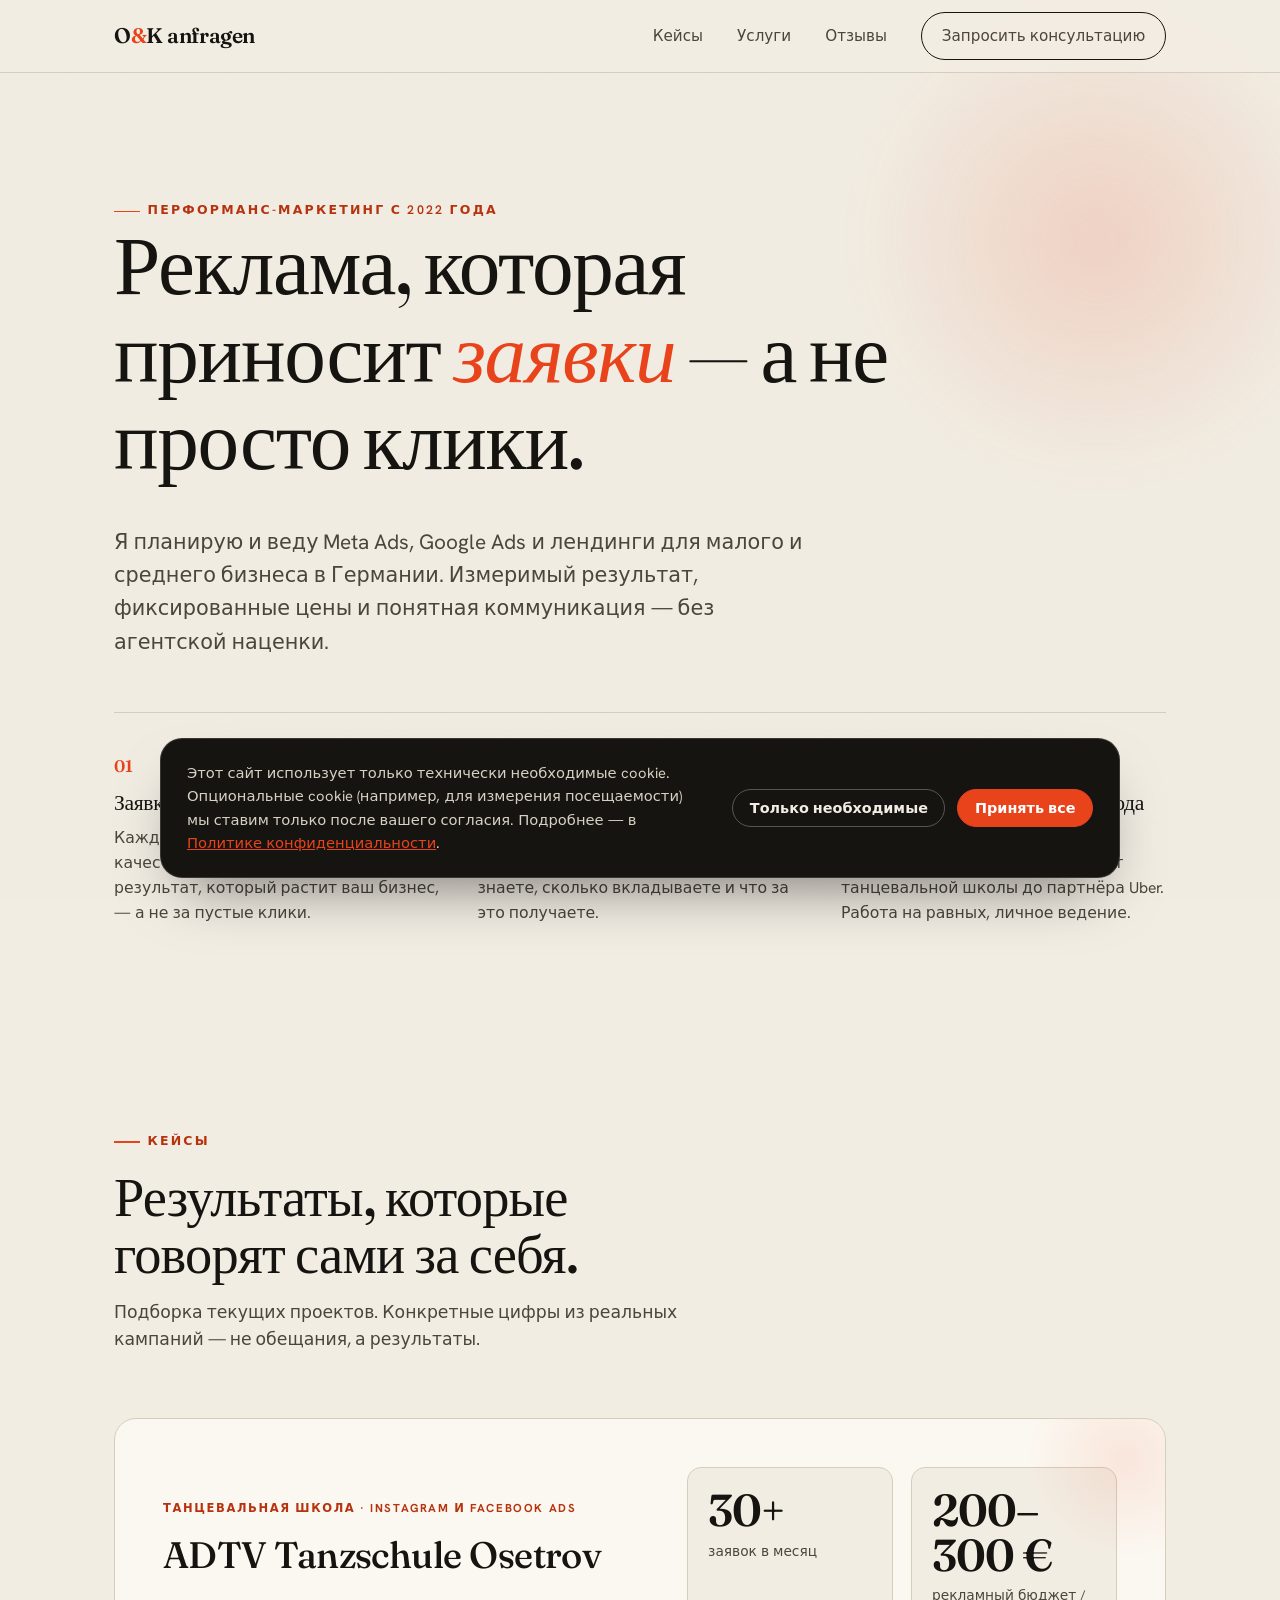
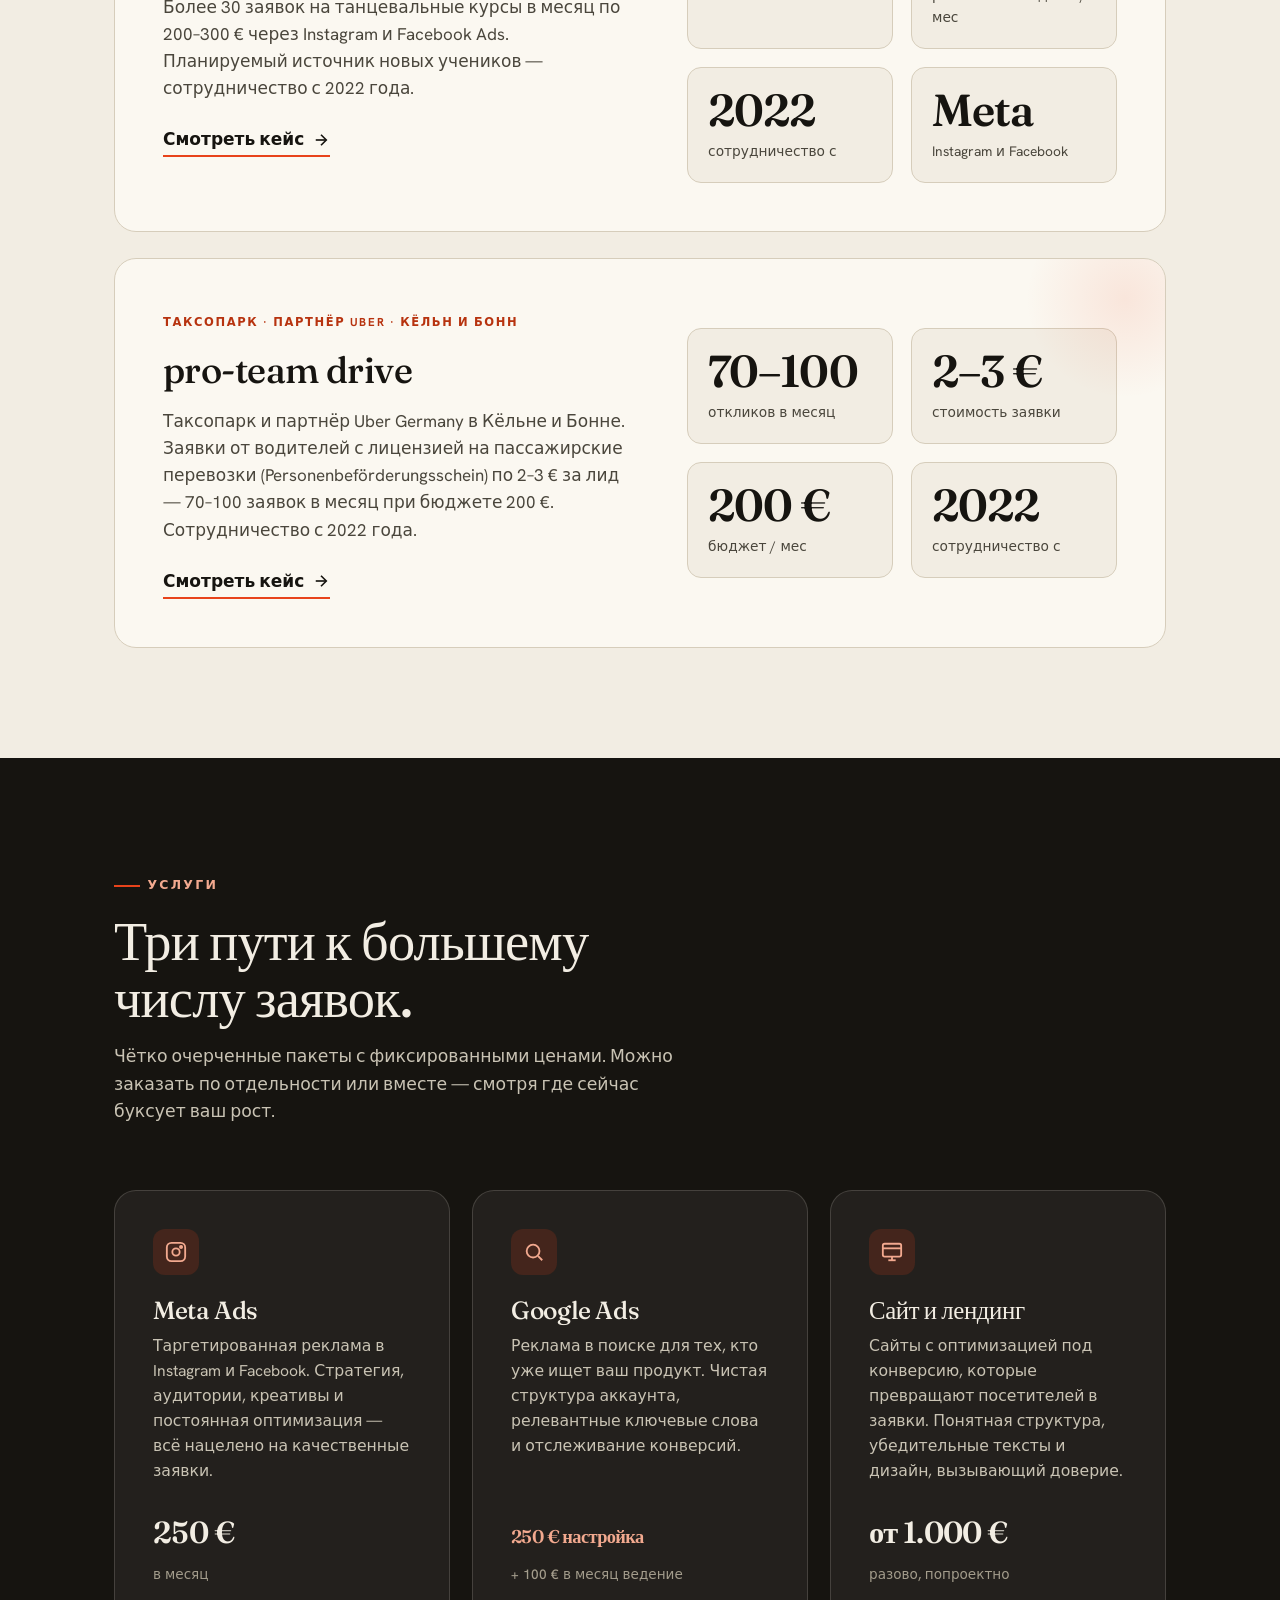
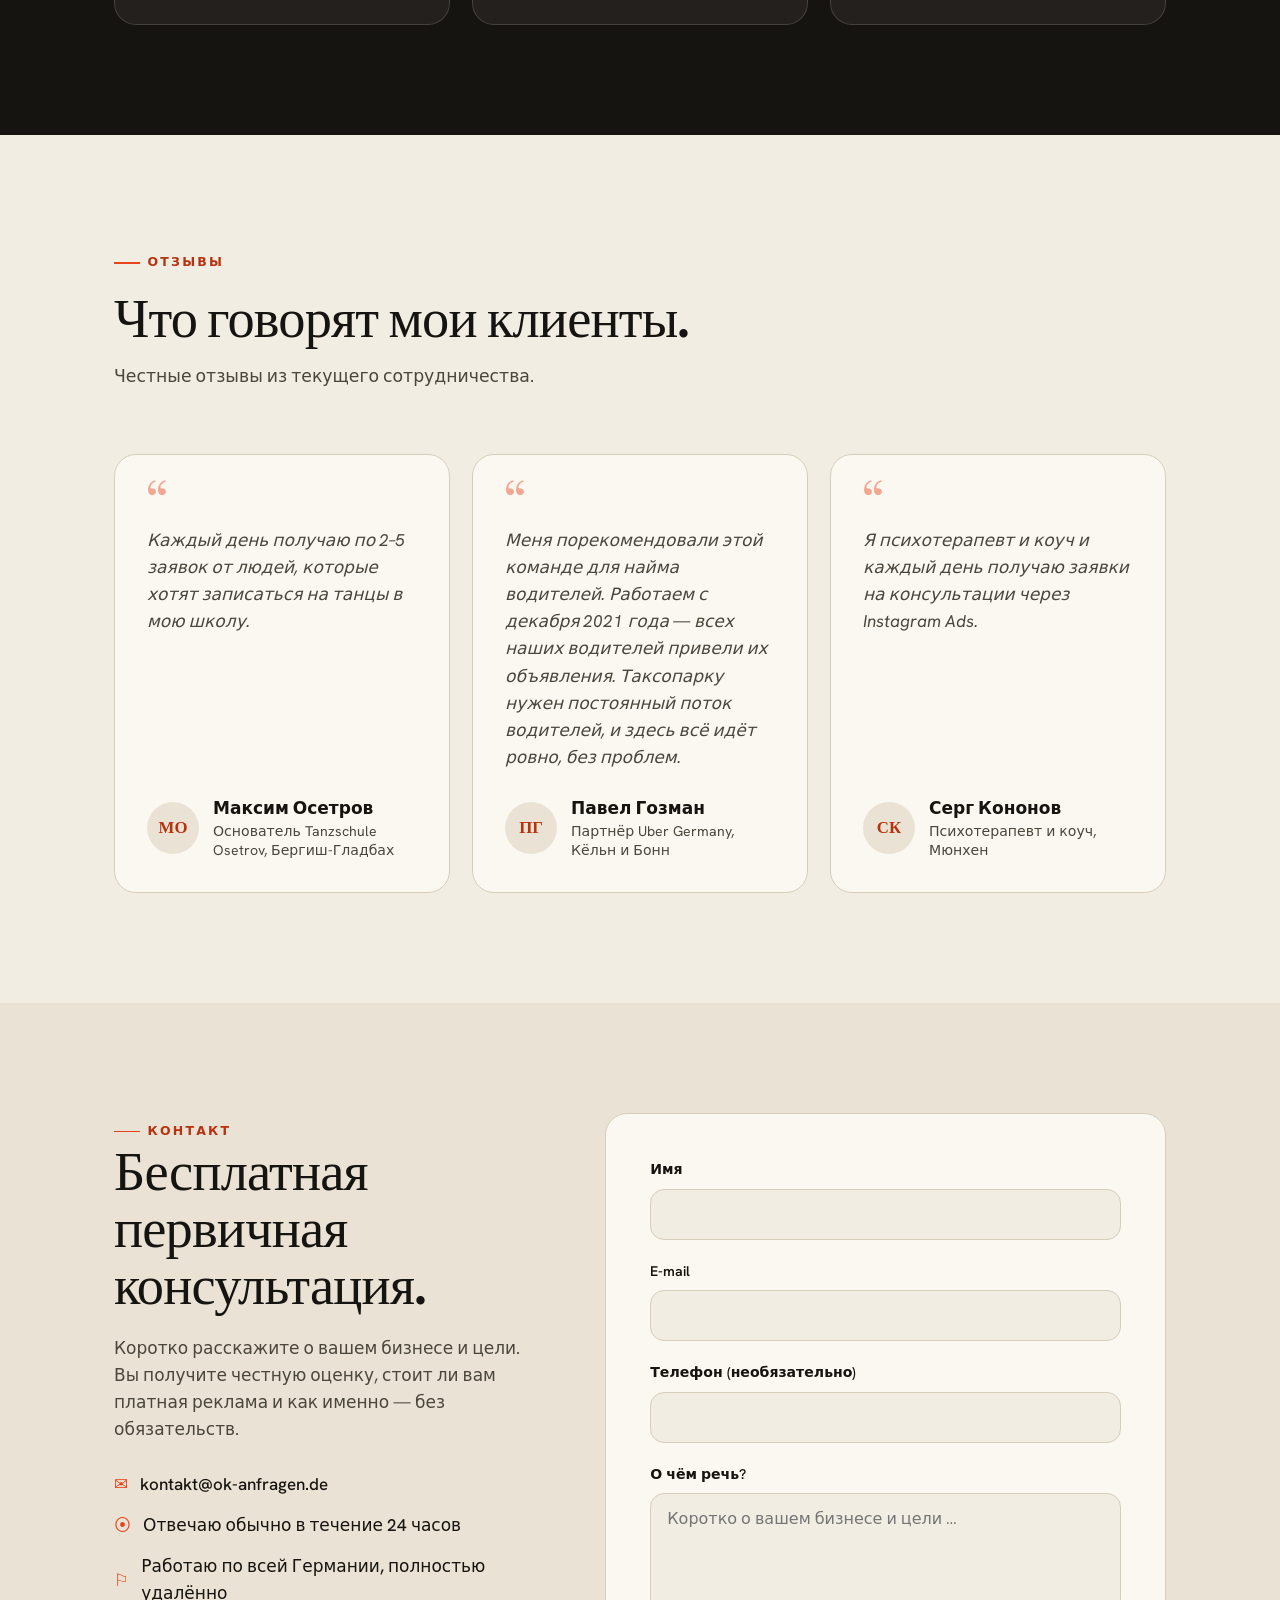
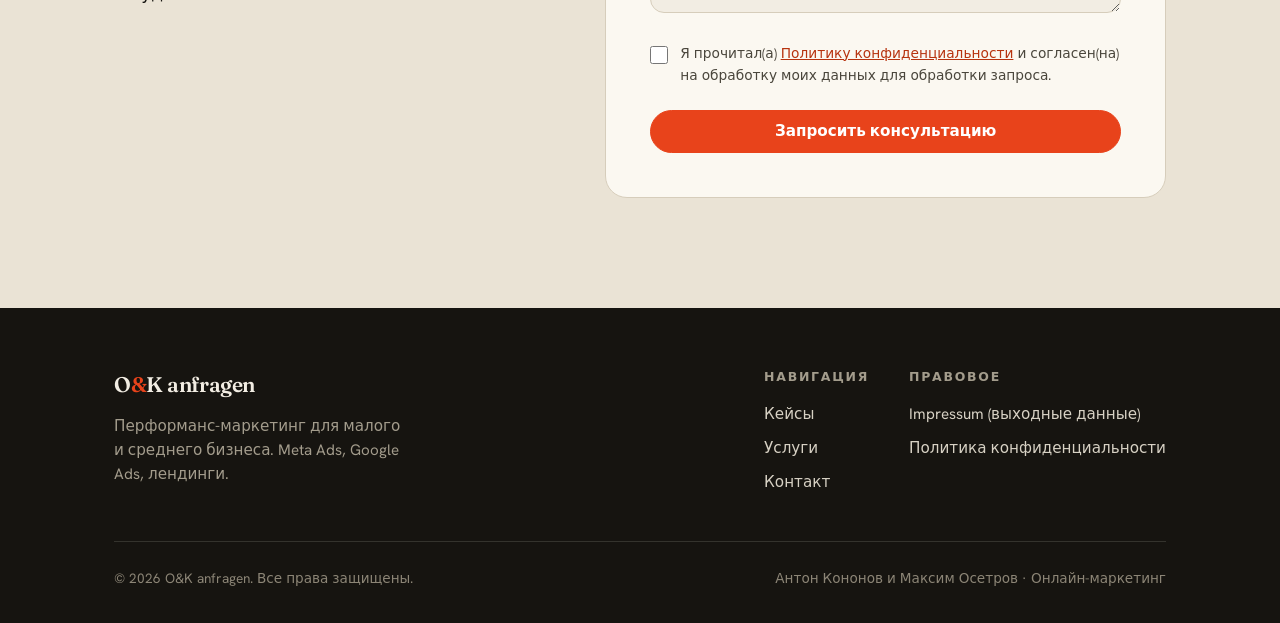
==== index.html @ 574269aa "Add files via upload" ====
<!DOCTYPE html>
<html lang="ru">
<head>
  <meta charset="UTF-8" />
  <meta name="viewport" content="width=device-width, initial-scale=1.0" />
  <title>O&amp;K anfragen — перформанс-маркетинг, который приносит заявки</title>
  <meta name="description" content="Meta Ads, Google Ads и лендинги для малого и среднего бизнеса в Германии. Измеримые заявки, фиксированные цены, постоянные клиенты с 2022 года." />
  <link rel="stylesheet" href="styles.css" />
</head>
<body>

  <!-- ===== Навигация ===== -->
  <header class="nav">
    <div class="wrap nav-inner">
      <a href="index.html" class="brand">O<span class="dot">&amp;</span>K anfragen</a>
      <nav class="nav-links">
        <a class="link" href="#referenzen">Кейсы</a>
        <a class="link" href="#leistungen">Услуги</a>
        <a class="link" href="#stimmen">Отзывы</a>
        <a class="link btn btn-ghost" href="#kontakt">Запросить консультацию</a>
      </nav>
      <button class="nav-toggle" aria-label="Открыть меню">
        <svg width="26" height="26" viewBox="0 0 24 24" fill="none" stroke="currentColor" stroke-width="2"><line x1="3" y1="7" x2="21" y2="7"/><line x1="3" y1="12" x2="21" y2="12"/><line x1="3" y1="17" x2="21" y2="17"/></svg>
      </button>
    </div>
  </header>

  <!-- ===== Первый экран ===== -->
  <section class="hero">
    <div class="hero-glow"></div>
    <div class="wrap">
      <span class="eyebrow reveal">Перформанс-маркетинг с 2022 года</span>
      <h1 class="reveal">Реклама, которая приносит <em>заявки</em> — а не просто клики.</h1>
      <p class="sub reveal">Я планирую и веду Meta Ads, Google Ads и лендинги для малого и среднего бизнеса в Германии. Измеримый результат, фиксированные цены и понятная коммуникация — без агентской наценки.</p>

      <div class="three-col reveal">
        <div class="col-item">
          <span class="num">01</span>
          <h3>Заявки, а не охваты</h3>
          <p>Каждая кампания оптимизируется под качественные заявки. Вы платите за результат, который растит ваш бизнес, — а не за пустые клики.</p>
        </div>
        <div class="col-item">
          <span class="num">02</span>
          <h3>Фиксированные, прозрачные цены</h3>
          <p>Понятные ежемесячные цены без скрытых расходов. Вы заранее точно знаете, сколько вкладываете и что за это получаете.</p>
        </div>
        <div class="col-item">
          <span class="num">03</span>
          <h3>Постоянные клиенты с 2022 года</h3>
          <p>Реальные кампании с подтверждаемыми цифрами — от танцевальной школы до партнёра Uber. Работа на равных, личное ведение.</p>
        </div>
      </div>
    </div>
  </section>

  <!-- ===== Кейсы ===== -->
  <section class="section" id="referenzen">
    <div class="wrap">
      <div class="section-head reveal">
        <span class="eyebrow">Кейсы</span>
        <h2>Результаты, которые говорят сами за себя.</h2>
        <p>Подборка текущих проектов. Конкретные цифры из реальных кампаний — не обещания, а результаты.</p>
      </div>

      <div class="cases">

        <!-- Кейс 1 -->
        <article class="case reveal">
          <div>
            <span class="case-tag">Танцевальная школа · Instagram и Facebook Ads</span>
            <h3>ADTV Tanzschule Osetrov</h3>
            <p>Более 30 заявок на танцевальные курсы в месяц по 200–300 € через Instagram и Facebook Ads. Планируемый источник новых учеников — сотрудничество с 2022 года.</p>
            <a class="case-link" href="case-osetrov.html">Смотреть кейс
              <svg width="18" height="18" viewBox="0 0 24 24" fill="none" stroke="currentColor" stroke-width="2.2"><line x1="5" y1="12" x2="19" y2="12"/><polyline points="12 5 19 12 12 19"/></svg>
            </a>
          </div>
          <div class="case-metrics">
            <div class="metric"><div class="big">30+</div><div class="lbl">заявок в месяц</div></div>
            <div class="metric"><div class="big">200–300&nbsp;€</div><div class="lbl">рекламный бюджет / мес</div></div>
            <div class="metric"><div class="big">2022</div><div class="lbl">сотрудничество с</div></div>
            <div class="metric"><div class="big">Meta</div><div class="lbl">Instagram и Facebook</div></div>
          </div>
        </article>

        <!-- Кейс 2 -->
        <article class="case reveal">
          <div>
            <span class="case-tag">Таксопарк · партнёр Uber · Кёльн и Бонн</span>
            <h3>pro-team drive</h3>
            <p>Таксопарк и партнёр Uber Germany в Кёльне и Бонне. Заявки от водителей с лицензией на пассажирские перевозки (Personenbeförderungsschein) по 2–3 € за лид — 70–100 заявок в месяц при бюджете 200 €. Сотрудничество с 2022 года.</p>
            <a class="case-link" href="case-pro-team-drive.html">Смотреть кейс
              <svg width="18" height="18" viewBox="0 0 24 24" fill="none" stroke="currentColor" stroke-width="2.2"><line x1="5" y1="12" x2="19" y2="12"/><polyline points="12 5 19 12 12 19"/></svg>
            </a>
          </div>
          <div class="case-metrics">
            <div class="metric"><div class="big">70–100</div><div class="lbl">откликов в месяц</div></div>
            <div class="metric"><div class="big">2–3&nbsp;€</div><div class="lbl">стоимость заявки</div></div>
            <div class="metric"><div class="big">200&nbsp;€</div><div class="lbl">бюджет / мес</div></div>
            <div class="metric"><div class="big">2022</div><div class="lbl">сотрудничество с</div></div>
          </div>
        </article>

      </div>
    </div>
  </section>

  <!-- ===== Услуги ===== -->
  <section class="section section-dark" id="leistungen">
    <div class="wrap">
      <div class="section-head reveal">
        <span class="eyebrow">Услуги</span>
        <h2>Три пути к большему числу заявок.</h2>
        <p>Чётко очерченные пакеты с фиксированными ценами. Можно заказать по отдельности или вместе — смотря где сейчас буксует ваш рост.</p>
      </div>

      <div class="services">

        <div class="service reveal">
          <div class="service-icon">
            <svg width="22" height="22" viewBox="0 0 24 24" fill="none" stroke="currentColor" stroke-width="2"><rect x="2" y="2" width="20" height="20" rx="5"/><circle cx="12" cy="12" r="4"/><circle cx="17.5" cy="6.5" r="1.2" fill="currentColor"/></svg>
          </div>
          <h3>Meta Ads</h3>
          <p class="desc">Таргетированная реклама в Instagram и Facebook. Стратегия, аудитории, креативы и постоянная оптимизация — всё нацелено на качественные заявки.</p>
          <div class="price">250&nbsp;€<small>в месяц</small></div>
        </div>

        <div class="service reveal">
          <div class="service-icon">
            <svg width="22" height="22" viewBox="0 0 24 24" fill="none" stroke="currentColor" stroke-width="2"><circle cx="11" cy="11" r="7"/><line x1="16.5" y1="16.5" x2="21" y2="21"/></svg>
          </div>
          <h3>Google Ads</h3>
          <p class="desc">Реклама в поиске для тех, кто уже ищет ваш продукт. Чистая структура аккаунта, релевантные ключевые слова и отслеживание конверсий.</p>
          <div class="price"><span class="split">250&nbsp;€ настройка</span><small>+ 100&nbsp;€ в месяц ведение</small></div>
        </div>

        <div class="service reveal">
          <div class="service-icon">
            <svg width="22" height="22" viewBox="0 0 24 24" fill="none" stroke="currentColor" stroke-width="2"><rect x="2" y="3" width="20" height="14" rx="2"/><line x1="2" y1="8" x2="22" y2="8"/><line x1="8" y1="21" x2="16" y2="21"/><line x1="12" y1="17" x2="12" y2="21"/></svg>
          </div>
          <h3>Сайт и лендинг</h3>
          <p class="desc">Сайты с оптимизацией под конверсию, которые превращают посетителей в заявки. Понятная структура, убедительные тексты и дизайн, вызывающий доверие.</p>
          <div class="price">от 1.000&nbsp;€<small>разово, попроектно</small></div>
        </div>

      </div>
    </div>
  </section>

  <!-- ===== Отзывы ===== -->
  <section class="section" id="stimmen">
    <div class="wrap">
      <div class="section-head reveal">
        <span class="eyebrow">Отзывы</span>
        <h2>Что говорят мои клиенты.</h2>
        <p>Честные отзывы из текущего сотрудничества.</p>
      </div>

      <div class="reviews">

        <div class="review reveal">
          <div class="quote-mark">&ldquo;</div>
          <p>Каждый день получаю по 2–5 заявок от людей, которые хотят записаться на танцы в мою школу.</p>
          <div class="review-author">
            <div class="review-avatar">МО<!-- замени на фото: <img src="photos/osetrov.jpg" alt="Максим Осетров"> --></div>
            <div>
              <div class="who">Максим Осетров</div>
              <div class="role">Основатель Tanzschule Osetrov, Бергиш-Гладбах</div>
            </div>
          </div>
        </div>

        <div class="review reveal">
          <div class="quote-mark">&ldquo;</div>
          <p>Меня порекомендовали этой команде для найма водителей. Работаем с декабря 2021 года — всех наших водителей привели их объявления. Таксопарку нужен постоянный поток водителей, и здесь всё идёт ровно, без проблем.</p>
          <div class="review-author">
            <div class="review-avatar">ПГ<!-- замени на фото: <img src="photos/gozman.jpg" alt="Павел Гозман"> --></div>
            <div>
              <div class="who">Павел Гозман</div>
              <div class="role">Партнёр Uber Germany, Кёльн и Бонн</div>
            </div>
          </div>
        </div>

        <div class="review reveal">
          <div class="quote-mark">&ldquo;</div>
          <p>Я психотерапевт и коуч и каждый день получаю заявки на консультации через Instagram Ads.</p>
          <div class="review-author">
            <div class="review-avatar">СК<!-- замени на фото: <img src="photos/kononov.jpg" alt="Серг Кононов"> --></div>
            <div>
              <div class="who">Серг Кононов</div>
              <div class="role">Психотерапевт и коуч, Мюнхен</div>
            </div>
          </div>
        </div>

      </div>
    </div>
  </section>

  <!-- ===== Контакт ===== -->
  <section class="section" id="kontakt" style="background:var(--paper-2);">
    <div class="wrap">
      <div class="contact-grid">
        <div class="contact-info reveal">
          <span class="eyebrow">Контакт</span>
          <h2>Бесплатная первичная консультация.</h2>
          <p>Коротко расскажите о вашем бизнесе и цели. Вы получите честную оценку, стоит ли вам платная реклама и как именно — без обязательств.</p>
          <ul class="contact-list">
            <li><span class="ic">✉</span> <a href="mailto:kontakt@ok-anfragen.de">kontakt@ok-anfragen.de</a></li>
            <li><span class="ic">⦿</span> Отвечаю обычно в течение 24 часов</li>
            <li><span class="ic">⚐</span> Работаю по всей Германии, полностью удалённо</li>
          </ul>
        </div>

        <form class="lead reveal" id="lead-form" novalidate>
          <div class="field">
            <label for="name">Имя</label>
            <input type="text" id="name" name="name" required autocomplete="name" />
          </div>
          <div class="field">
            <label for="email">E-mail</label>
            <input type="email" id="email" name="email" required autocomplete="email" />
          </div>
          <div class="field">
            <label for="phone">Телефон (необязательно)</label>
            <input type="tel" id="phone" name="phone" autocomplete="tel" />
          </div>
          <div class="field">
            <label for="message">О чём речь?</label>
            <textarea id="message" name="message" placeholder="Коротко о вашем бизнесе и цели …"></textarea>
          </div>
          <label class="consent">
            <input type="checkbox" id="consent" />
            <span>Я прочитал(а) <a href="datenschutz.html">Политику конфиденциальности</a> и согласен(на) на обработку моих данных для обработки запроса.</span>
          </label>
          <button type="submit" class="btn btn-accent" style="width:100%; justify-content:center;">Запросить консультацию</button>
          <p class="form-msg" id="form-msg"></p>
        </form>
      </div>
    </div>
  </section>

  <!-- ===== Подвал ===== -->
  <footer class="footer">
    <div class="wrap">
      <div class="footer-top">
        <div>
          <a href="index.html" class="brand">O<span class="dot">&amp;</span>K anfragen</a>
          <p class="tagline">Перформанс-маркетинг для малого и среднего бизнеса. Meta Ads, Google Ads, лендинги.</p>
        </div>
        <div class="footer-links">
          <div class="group">
            <h4>Навигация</h4>
            <a href="#referenzen">Кейсы</a>
            <a href="#leistungen">Услуги</a>
            <a href="#kontakt">Контакт</a>
          </div>
          <div class="group">
            <h4>Правовое</h4>
            <a href="impressum.html">Impressum (выходные данные)</a>
            <a href="datenschutz.html">Политика конфиденциальности</a>
          </div>
        </div>
      </div>
      <div class="footer-bottom">
        <span>© <span id="year">2026</span> O&amp;K anfragen. Все права защищены.</span>
        <span>Антон Кононов и Максим Осетров · Онлайн-маркетинг</span>
      </div>
    </div>
  </footer>

  <!-- ===== Баннер cookie ===== -->
  <div class="cookie" id="cookie-banner" role="dialog" aria-label="Уведомление о cookie">
    <p>Этот сайт использует только технически необходимые cookie. Опциональные cookie (например, для измерения посещаемости) мы ставим только после вашего согласия. Подробнее — в <a href="datenschutz.html">Политике конфиденциальности</a>.</p>
    <div class="cookie-actions">
      <button class="btn btn-reject" id="cookie-reject">Только необходимые</button>
      <button class="btn btn-accent" id="cookie-accept">Принять все</button>
    </div>
  </div>

  <script src="script.js"></script>
</body>
</html>
---- styles.css ----
/* =========================================================
   abkononov — Performance Marketing
   Aesthetik: editorial, warm, ergebnisorientiert
   ========================================================= */

@import url('https://fonts.googleapis.com/css2?family=Fraunces:ital,opsz,wght@0,9..144,400;0,9..144,500;0,9..144,600;1,9..144,400;1,9..144,500&family=Hanken+Grotesk:wght@400;500;600;700&display=swap');

:root {
  --paper:      #F2EDE3;
  --paper-2:    #EAE3D5;
  --ink:        #161410;
  --ink-soft:   #4A463C;
  --line:       #D6CDBB;
  --accent:     #E8431B;
  --accent-ink: #B7330F;
  --cream-card: #FBF8F1;
  --green:      #1F4D3A;

  --maxw: 1180px;
  --gutter: clamp(20px, 5vw, 64px);

  --font-display: 'Fraunces', Georgia, serif;
  --font-body: 'Hanken Grotesk', system-ui, sans-serif;

  --r: 14px;
  --r-lg: 22px;
}

* { box-sizing: border-box; margin: 0; padding: 0; }

html { scroll-behavior: smooth; }

body {
  font-family: var(--font-body);
  background: var(--paper);
  color: var(--ink);
  line-height: 1.6;
  font-size: 17px;
  -webkit-font-smoothing: antialiased;
  text-rendering: optimizeLegibility;
  overflow-x: hidden;
}

/* subtle paper grain */
body::before {
  content: "";
  position: fixed;
  inset: 0;
  pointer-events: none;
  z-index: 1;
  opacity: 0.035;
  background-image: url("data:image/svg+xml,%3Csvg xmlns='http://www.w3.org/2000/svg' width='160' height='160'%3E%3Cfilter id='n'%3E%3CfeTurbulence type='fractalNoise' baseFrequency='0.8' numOctaves='3'/%3E%3C/filter%3E%3Crect width='100%25' height='100%25' filter='url(%23n)'/%3E%3C/svg%3E");
}

a { color: inherit; text-decoration: none; }

.wrap {
  max-width: var(--maxw);
  margin: 0 auto;
  padding-left: var(--gutter);
  padding-right: var(--gutter);
  position: relative;
  z-index: 2;
}

h1, h2, h3 { font-family: var(--font-display); font-weight: 500; line-height: 1.05; letter-spacing: -0.015em; }

.eyebrow {
  font-family: var(--font-body);
  font-size: 0.78rem;
  font-weight: 600;
  letter-spacing: 0.18em;
  text-transform: uppercase;
  color: var(--accent-ink);
  display: inline-flex;
  align-items: center;
  gap: 0.6em;
}
.eyebrow::before {
  content: "";
  width: 26px; height: 1.5px;
  background: var(--accent);
  display: inline-block;
}

/* ---------- Navigation ---------- */
.nav {
  position: sticky;
  top: 0;
  z-index: 50;
  background: color-mix(in srgb, var(--paper) 82%, transparent);
  backdrop-filter: blur(10px);
  border-bottom: 1px solid var(--line);
}
.nav-inner {
  display: flex;
  align-items: center;
  justify-content: space-between;
  height: 72px;
}
.brand {
  font-family: var(--font-display);
  font-size: 1.32rem;
  font-weight: 600;
  letter-spacing: -0.02em;
}
.brand .dot { color: var(--accent); }
.nav-links { display: flex; align-items: center; gap: 34px; }
.nav-links a.link {
  font-size: 0.95rem;
  font-weight: 500;
  color: var(--ink-soft);
  transition: color .2s;
}
.nav-links a.link:hover { color: var(--ink); }

.btn {
  display: inline-flex;
  align-items: center;
  gap: 0.5em;
  font-family: var(--font-body);
  font-weight: 600;
  font-size: 0.95rem;
  padding: 0.7em 1.3em;
  border-radius: 100px;
  background: var(--ink);
  color: var(--paper);
  border: 1px solid var(--ink);
  cursor: pointer;
  transition: transform .18s ease, background .2s, color .2s;
}
.btn:hover { transform: translateY(-2px); background: var(--accent); border-color: var(--accent); }
.btn-accent { background: var(--accent); border-color: var(--accent); color: #fff; }
.btn-accent:hover { background: var(--accent-ink); border-color: var(--accent-ink); }
.btn-ghost { background: transparent; color: var(--ink); }
.btn-ghost:hover { background: var(--ink); color: var(--paper); transform: translateY(-2px); }

.nav-toggle { display: none; background: none; border: none; cursor: pointer; }

/* ---------- Hero ---------- */
.hero { padding: clamp(56px, 11vw, 120px) 0 clamp(48px, 8vw, 88px); position: relative; }
.hero-glow {
  position: absolute;
  top: -10%; right: -6%;
  width: 520px; height: 520px;
  background: radial-gradient(circle, rgba(232,67,27,0.16), transparent 65%);
  filter: blur(20px);
  z-index: 0;
  pointer-events: none;
}
.hero h1 {
  font-size: clamp(2.7rem, 7vw, 5.2rem);
  max-width: 16ch;
  margin-bottom: 0.5em;
}
.hero h1 em { font-style: italic; color: var(--accent); }
.hero .sub {
  font-size: clamp(1.05rem, 1.8vw, 1.3rem);
  color: var(--ink-soft);
  max-width: 58ch;
  margin-bottom: 2.6em;
}

.three-col {
  display: grid;
  grid-template-columns: repeat(3, 1fr);
  gap: clamp(20px, 3vw, 44px);
  border-top: 1px solid var(--line);
  padding-top: 40px;
}
.col-item .num {
  font-family: var(--font-display);
  font-size: 1.05rem;
  color: var(--accent);
  font-weight: 600;
  display: block;
  margin-bottom: 0.7em;
}
.col-item h3 { font-size: 1.35rem; margin-bottom: 0.5em; }
.col-item p { color: var(--ink-soft); font-size: 0.98rem; }

/* ---------- Section frame ---------- */
.section { padding: clamp(60px, 9vw, 110px) 0; }
.section-dark { background: var(--ink); color: var(--paper); }
.section-dark .eyebrow { color: #F2A98F; }
.section-dark .eyebrow::before { background: var(--accent); }
.section-head { max-width: 60ch; margin-bottom: clamp(40px, 6vw, 64px); }
.section-head h2 { font-size: clamp(2rem, 4.5vw, 3.4rem); margin: 0.3em 0; }
.section-head p { color: var(--ink-soft); font-size: 1.08rem; }
.section-dark .section-head p { color: #C9C3B4; }

/* ---------- Cases ---------- */
.cases { display: grid; gap: 26px; }
.case {
  display: grid;
  grid-template-columns: 1.1fr 1fr;
  gap: clamp(24px, 4vw, 56px);
  background: var(--cream-card);
  border: 1px solid var(--line);
  border-radius: var(--r-lg);
  padding: clamp(28px, 4vw, 48px);
  align-items: center;
  position: relative;
  overflow: hidden;
  transition: transform .25s ease, box-shadow .25s ease;
}
.case:hover { transform: translateY(-4px); box-shadow: 0 24px 50px -28px rgba(22,20,16,0.4); }
.case::after {
  content: "";
  position: absolute;
  right: -60px; top: -60px;
  width: 200px; height: 200px;
  background: radial-gradient(circle, rgba(232,67,27,0.10), transparent 70%);
}
.case-tag {
  font-size: 0.72rem; font-weight: 700; letter-spacing: 0.14em; text-transform: uppercase;
  color: var(--accent-ink);
}
.case h3 { font-size: clamp(1.6rem, 3vw, 2.3rem); margin: 0.45em 0 0.5em; }
.case p { color: var(--ink-soft); margin-bottom: 1.4em; }
.case-link {
  font-weight: 600; color: var(--ink);
  display: inline-flex; align-items: center; gap: 0.45em;
  border-bottom: 2px solid var(--accent);
  padding-bottom: 2px;
  transition: gap .2s;
}
.case-link:hover { gap: 0.85em; }
.case-metrics { display: grid; grid-template-columns: 1fr 1fr; gap: 18px; }
.metric {
  background: var(--paper);
  border: 1px solid var(--line);
  border-radius: var(--r);
  padding: 20px;
}
.metric .big {
  font-family: var(--font-display);
  font-size: clamp(2rem, 4vw, 2.8rem);
  font-weight: 600;
  line-height: 1;
  letter-spacing: -0.02em;
}
.metric .lbl { font-size: 0.86rem; color: var(--ink-soft); margin-top: 0.5em; }

/* ---------- Services ---------- */
.services { display: grid; grid-template-columns: repeat(3, 1fr); gap: 22px; }
.service {
  background: color-mix(in srgb, var(--paper) 6%, transparent);
  border: 1px solid rgba(242,237,227,0.16);
  border-radius: var(--r-lg);
  padding: clamp(26px, 3vw, 38px);
  display: flex;
  flex-direction: column;
  transition: transform .25s, border-color .25s, background .25s;
}
.service:hover { transform: translateY(-5px); border-color: var(--accent); background: rgba(242,237,227,0.04); }
.service-icon {
  width: 46px; height: 46px; border-radius: 12px;
  display: grid; place-items: center;
  background: rgba(232,67,27,0.16);
  color: #F2A98F;
  margin-bottom: 22px;
}
.service h3 { font-size: 1.55rem; margin-bottom: 0.4em; color: var(--paper); }
.service .desc { color: #C9C3B4; font-size: 0.98rem; flex: 1; margin-bottom: 1.6em; }
.price {
  font-family: var(--font-display);
  font-size: 1.9rem;
  font-weight: 600;
  color: var(--paper);
  letter-spacing: -0.02em;
}
.price small { display: block; font-family: var(--font-body); font-size: 0.85rem; font-weight: 500; color: #A39C8C; letter-spacing: 0; margin-top: 0.5em; }
.price .split { font-size: 1.15rem; color: #F2A98F; }

/* ---------- Reviews ---------- */
.reviews { display: grid; grid-template-columns: repeat(3, 1fr); gap: 22px; }
.review {
  background: var(--cream-card);
  border: 1px solid var(--line);
  border-radius: var(--r-lg);
  padding: 32px;
  position: relative;
  display: flex;
  flex-direction: column;
}
.review .quote-mark { font-family: var(--font-display); font-size: 3.4rem; line-height: 0.6; color: var(--accent); opacity: 0.45; }
.review p { color: var(--ink-soft); margin: 0.4em 0 1.4em; font-style: italic; }
.review-author { display: flex; align-items: center; gap: 14px; margin-top: auto; }
.review-avatar {
  width: 52px; height: 52px; border-radius: 50%;
  flex-shrink: 0; overflow: hidden;
  background: var(--paper-2);
  display: grid; place-items: center;
  font-family: var(--font-display); font-weight: 600; font-size: 1.05rem;
  color: var(--accent-ink);
}
.review-avatar img { width: 100%; height: 100%; object-fit: cover; display: block; }
.review .who { font-weight: 600; }
.review .role { font-size: 0.88rem; color: var(--ink-soft); line-height: 1.35; }
.placeholder-note {
  grid-column: 1 / -1;
  text-align: center;
  color: var(--ink-soft);
  font-size: 0.92rem;
  padding-top: 8px;
}

/* ---------- Contact ---------- */
.contact-grid {
  display: grid;
  grid-template-columns: 0.85fr 1.15fr;
  gap: clamp(30px, 6vw, 80px);
  align-items: start;
}
.contact-info h2 { font-size: clamp(2rem, 4.5vw, 3.4rem); margin-bottom: 0.4em; }
.contact-info p { color: var(--ink-soft); margin-bottom: 1.6em; }
.contact-list { list-style: none; display: grid; gap: 14px; }
.contact-list li { display: flex; gap: 12px; align-items: center; font-weight: 500; }
.contact-list .ic { color: var(--accent); }

form.lead {
  background: var(--cream-card);
  border: 1px solid var(--line);
  border-radius: var(--r-lg);
  padding: clamp(26px, 4vw, 44px);
}
.field { margin-bottom: 20px; }
.field label { display: block; font-size: 0.88rem; font-weight: 600; margin-bottom: 8px; }
.field input, .field textarea {
  width: 100%;
  font-family: var(--font-body);
  font-size: 1rem;
  padding: 14px 16px;
  border: 1px solid var(--line);
  border-radius: var(--r);
  background: var(--paper);
  color: var(--ink);
  transition: border-color .2s, box-shadow .2s;
}
.field input:focus, .field textarea:focus {
  outline: none;
  border-color: var(--accent);
  box-shadow: 0 0 0 3px rgba(232,67,27,0.14);
}
.field textarea { resize: vertical; min-height: 120px; }
.consent { display: flex; gap: 12px; align-items: flex-start; font-size: 0.86rem; color: var(--ink-soft); margin-bottom: 24px; }
.consent input { margin-top: 4px; width: 18px; height: 18px; accent-color: var(--accent); flex-shrink: 0; }
.consent a { color: var(--accent-ink); text-decoration: underline; }
.form-msg { font-size: 0.92rem; margin-top: 14px; display: none; }
.form-msg.show { display: block; }
.form-msg.ok { color: var(--green); }
.form-msg.err { color: var(--accent-ink); }

/* ---------- Footer ---------- */
.footer { background: var(--ink); color: var(--paper); padding: 60px 0 34px; }
.footer-top { display: flex; justify-content: space-between; flex-wrap: wrap; gap: 30px; padding-bottom: 36px; border-bottom: 1px solid rgba(242,237,227,0.14); }
.footer .brand { color: var(--paper); }
.footer .tagline { color: #A39C8C; max-width: 32ch; margin-top: 12px; font-size: 0.95rem; }
.footer-links { display: flex; gap: 40px; flex-wrap: wrap; }
.footer-links .group h4 { font-family: var(--font-body); font-size: 0.78rem; text-transform: uppercase; letter-spacing: 0.14em; color: #A39C8C; margin-bottom: 14px; font-weight: 600; }
.footer-links a { display: block; color: #D7D1C4; font-size: 0.95rem; margin-bottom: 10px; transition: color .2s; }
.footer-links a:hover { color: var(--accent); }
.footer-bottom { padding-top: 26px; display: flex; justify-content: space-between; flex-wrap: wrap; gap: 12px; font-size: 0.85rem; color: #8C8576; }

/* ---------- Cookie banner ---------- */
.cookie {
  position: fixed;
  left: 50%; bottom: 22px;
  transform: translateX(-50%) translateY(140%);
  width: min(960px, calc(100% - 32px));
  background: var(--ink);
  color: var(--paper);
  border: 1px solid rgba(242,237,227,0.16);
  border-radius: var(--r-lg);
  padding: 22px 26px;
  z-index: 100;
  display: flex; align-items: center; gap: 24px; flex-wrap: wrap;
  box-shadow: 0 30px 60px -24px rgba(0,0,0,0.5);
  transition: transform .5s cubic-bezier(.2,.9,.3,1);
}
.cookie.show { transform: translateX(-50%) translateY(0); }
.cookie p { flex: 1 1 320px; font-size: 0.92rem; color: #D7D1C4; }
.cookie p a { color: var(--accent); text-decoration: underline; }
.cookie-actions { display: flex; gap: 12px; flex-wrap: wrap; }
.cookie .btn { font-size: 0.9rem; padding: 0.6em 1.15em; }
.cookie .btn-reject { background: transparent; color: var(--paper); border-color: rgba(242,237,227,0.3); }
.cookie .btn-reject:hover { background: rgba(242,237,227,0.1); border-color: rgba(242,237,227,0.5); transform: translateY(-2px); }

/* ---------- Legal / detail pages ---------- */
.page-head { padding: clamp(60px, 10vw, 110px) 0 clamp(30px, 5vw, 50px); border-bottom: 1px solid var(--line); }
.page-head h1 { font-size: clamp(2.3rem, 6vw, 4rem); }
.back-link { font-weight: 600; color: var(--ink-soft); display: inline-flex; gap: 0.4em; margin-bottom: 26px; transition: gap .2s, color .2s; }
.back-link:hover { gap: 0.7em; color: var(--accent); }
.prose { padding: clamp(40px, 7vw, 72px) 0; max-width: 760px; }
.prose h2 { font-size: 1.7rem; margin: 1.8em 0 0.6em; }
.prose h2:first-child { margin-top: 0; }
.prose h3 { font-size: 1.25rem; margin: 1.4em 0 0.5em; }
.prose p, .prose li { color: var(--ink-soft); margin-bottom: 1em; }
.prose ul { padding-left: 1.3em; margin-bottom: 1em; }
.prose a { color: var(--accent-ink); text-decoration: underline; }
.fill { background: rgba(232,67,27,0.1); padding: 0 4px; border-radius: 4px; color: var(--accent-ink); font-weight: 600; }
.note-box {
  background: var(--cream-card);
  border: 1px solid var(--line);
  border-left: 3px solid var(--accent);
  border-radius: var(--r);
  padding: 20px 24px;
  margin: 0 0 2em;
  font-size: 0.95rem;
}

/* detail page intro metrics */
.detail-hero { display: grid; grid-template-columns: 1.3fr 1fr; gap: 50px; align-items: center; padding-top: 30px; }
.detail-metrics { display: grid; grid-template-columns: 1fr 1fr; gap: 16px; }

/* ---------- Reveal animation ---------- */
.reveal { opacity: 0; transform: translateY(26px); transition: opacity .7s ease, transform .7s ease; }
.reveal.in { opacity: 1; transform: none; }

/* ---------- Responsive ---------- */
@media (max-width: 880px) {
  .three-col { grid-template-columns: 1fr; gap: 28px; }
  .case { grid-template-columns: 1fr; }
  .services { grid-template-columns: 1fr; }
  .reviews { grid-template-columns: 1fr; }
  .contact-grid { grid-template-columns: 1fr; }
  .detail-hero { grid-template-columns: 1fr; }
  .nav-links { display: none; }
  .nav-links.open {
    display: flex; flex-direction: column; align-items: flex-start;
    position: absolute; top: 72px; left: 0; right: 0;
    background: var(--paper); border-bottom: 1px solid var(--line);
    padding: 22px var(--gutter); gap: 18px;
  }
  .nav-toggle { display: block; }
}
@media (max-width: 520px) {
  .case-metrics { grid-template-columns: 1fr 1fr; }
  .cookie { padding: 18px; }
}
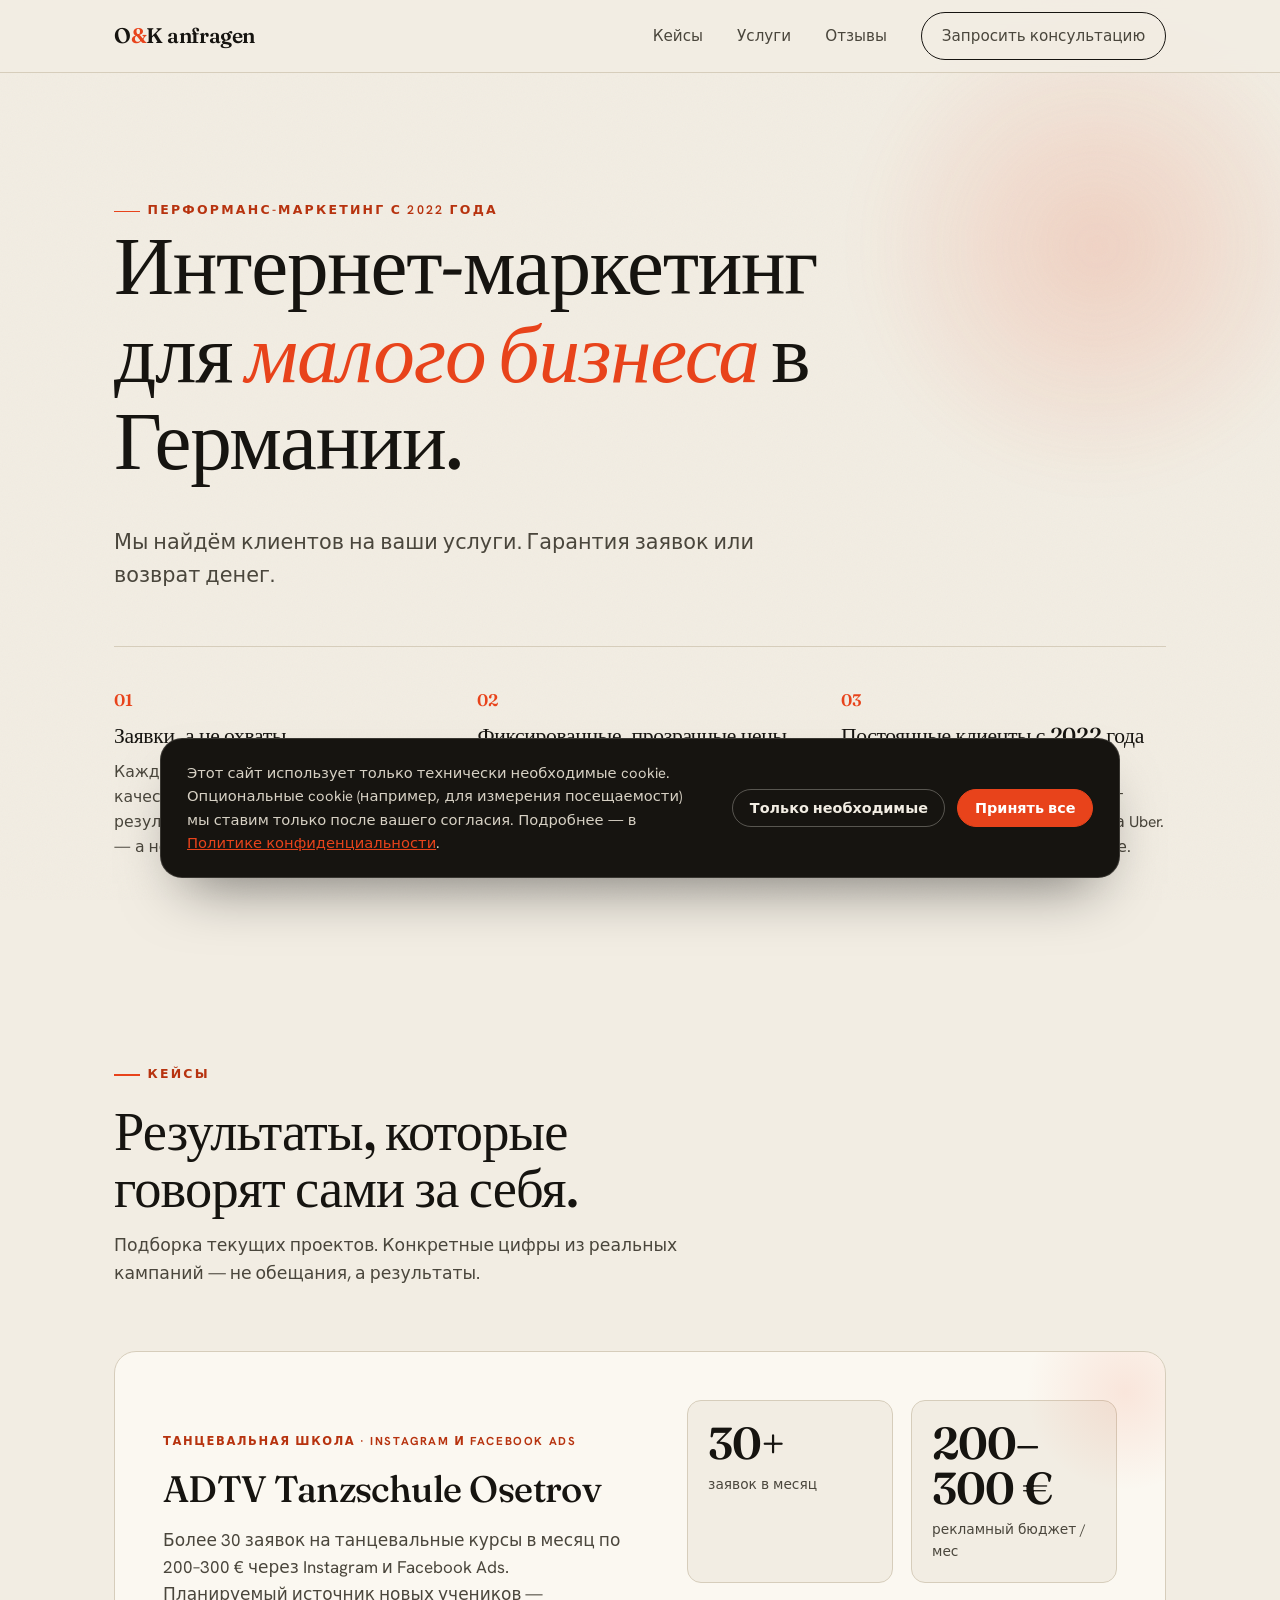
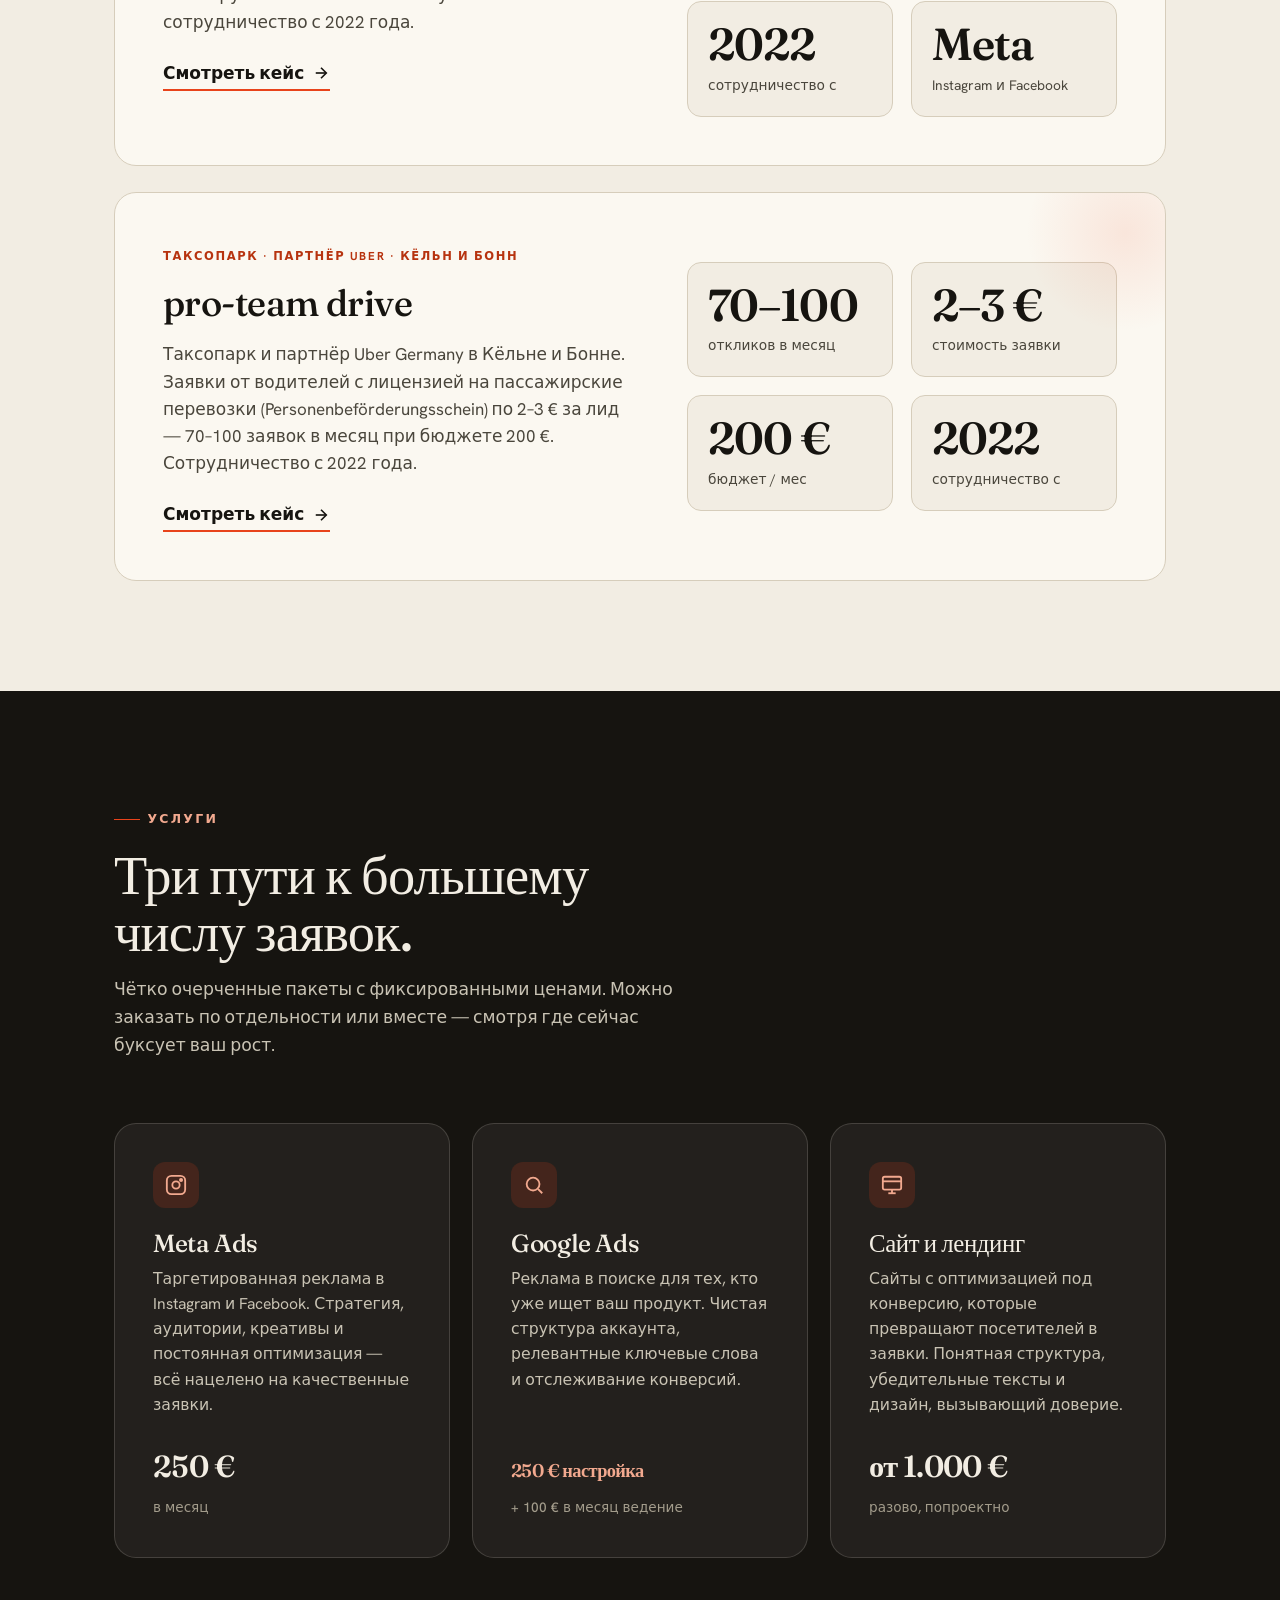
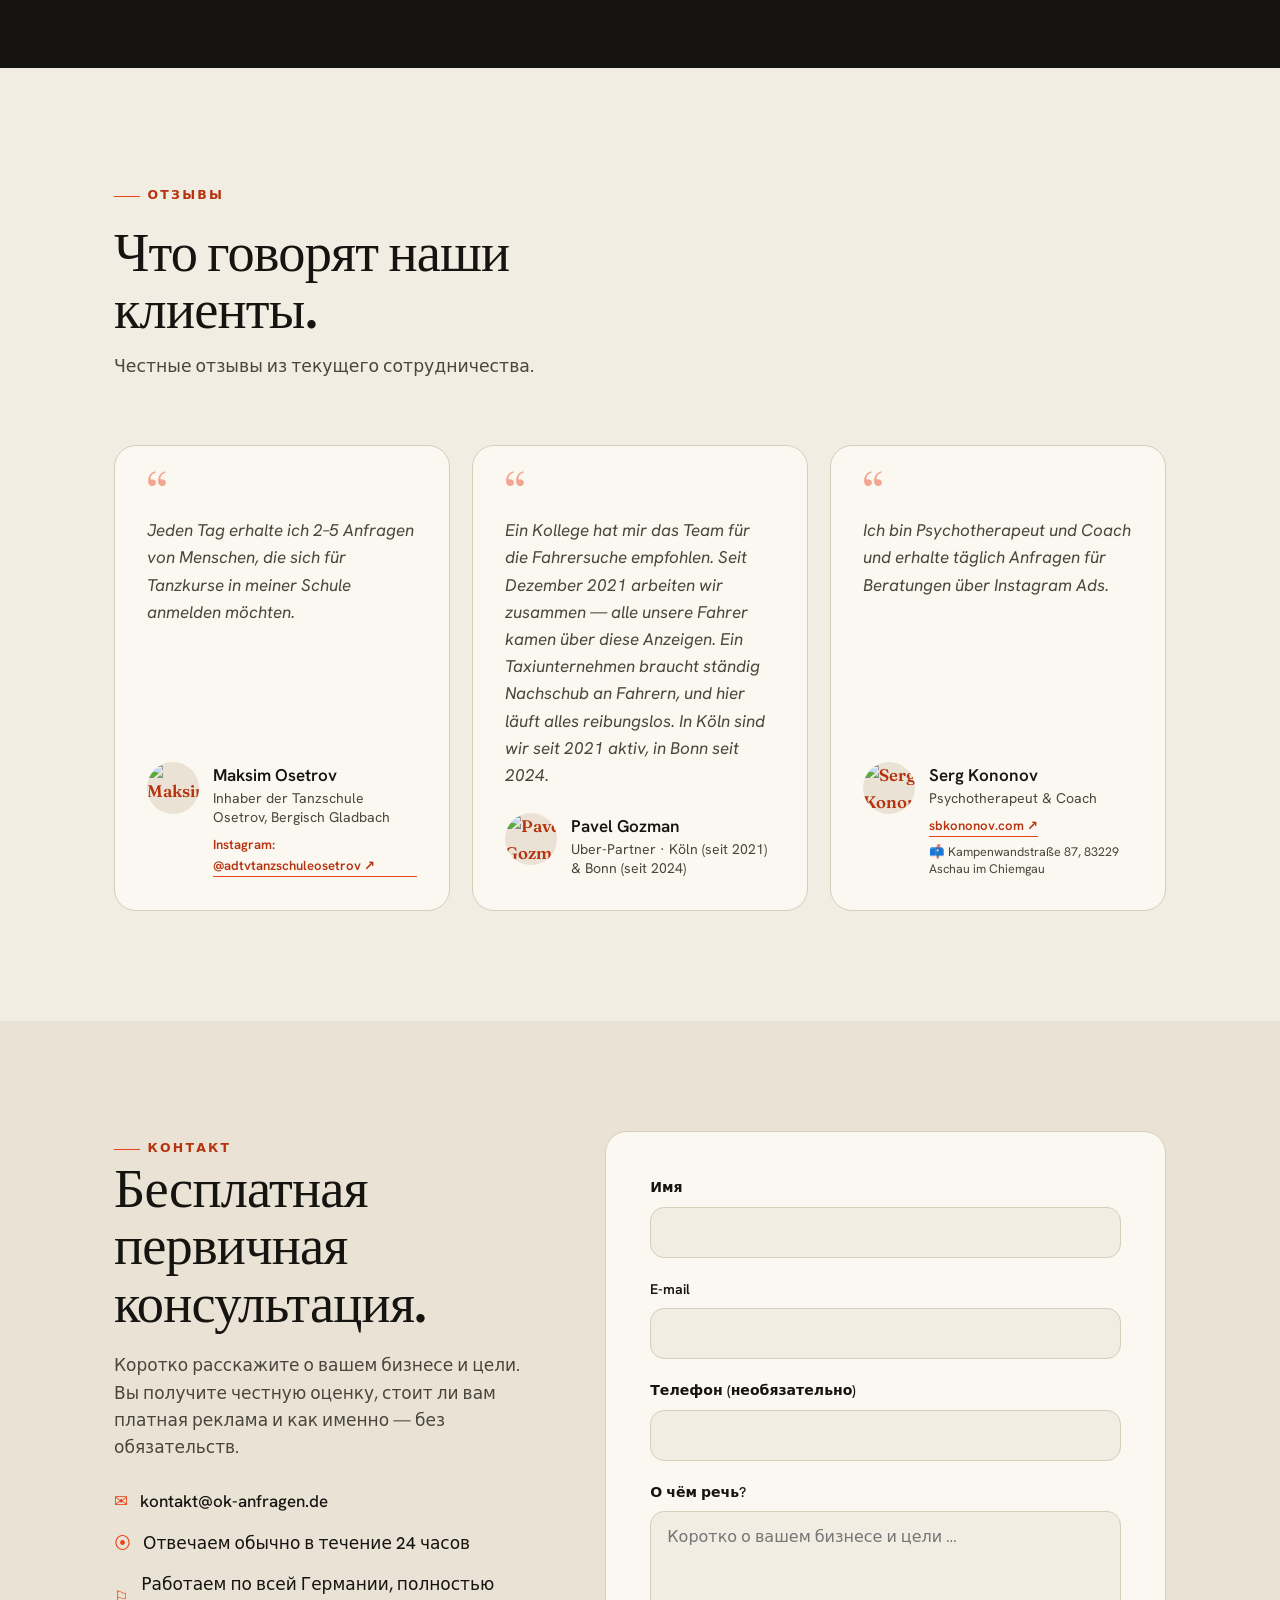
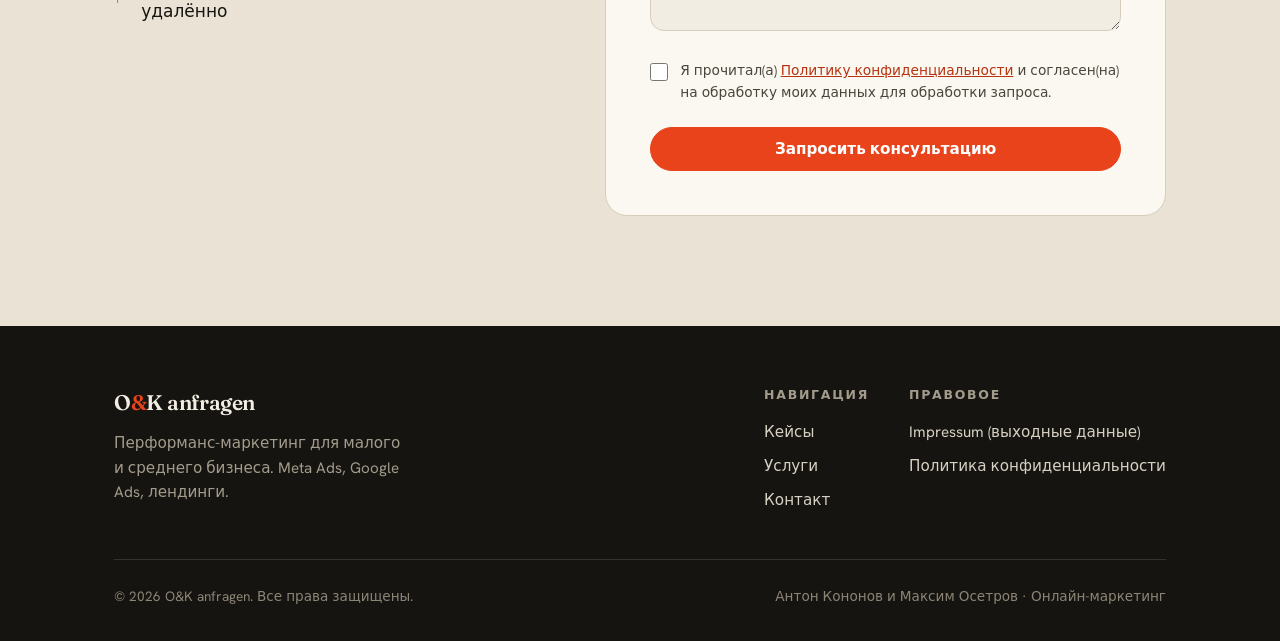
==== commit d88d41d9: "Add files via upload" ====
--- a/index.html
+++ b/index.html
@@ -30,8 +30,8 @@
     <div class="hero-glow"></div>
     <div class="wrap">
       <span class="eyebrow reveal">Перформанс-маркетинг с 2022 года</span>
-      <h1 class="reveal">Реклама, которая приносит <em>заявки</em> — а не просто клики.</h1>
-      <p class="sub reveal">Я планирую и веду Meta Ads, Google Ads и лендинги для малого и среднего бизнеса в Германии. Измеримый результат, фиксированные цены и понятная коммуникация — без агентской наценки.</p>
+      <h1 class="reveal">Интернет-маркетинг для <em>малого бизнеса</em> в Германии.</h1>
+      <p class="sub reveal">Мы найдём клиентов на ваши услуги. Гарантия заявок или возврат денег.</p>
 
       <div class="three-col reveal">
         <div class="col-item">
@@ -151,7 +151,7 @@
     <div class="wrap">
       <div class="section-head reveal">
         <span class="eyebrow">Отзывы</span>
-        <h2>Что говорят мои клиенты.</h2>
+        <h2>Что говорят наши клиенты.</h2>
         <p>Честные отзывы из текущего сотрудничества.</p>
       </div>
 
@@ -159,36 +159,39 @@
 
         <div class="review reveal">
           <div class="quote-mark">&ldquo;</div>
-          <p>Каждый день получаю по 2–5 заявок от людей, которые хотят записаться на танцы в мою школу.</p>
+          <p>Jeden Tag erhalte ich 2–5 Anfragen von Menschen, die sich für Tanzkurse in meiner Schule anmelden möchten.</p>
           <div class="review-author">
-            <div class="review-avatar">МО<!-- замени на фото: <img src="photos/osetrov.jpg" alt="Максим Осетров"> --></div>
+            <div class="review-avatar"><img src="photos/osetrov.jpg" alt="Maksim Osetrov"></div>
             <div>
-              <div class="who">Максим Осетров</div>
-              <div class="role">Основатель Tanzschule Osetrov, Бергиш-Гладбах</div>
+              <div class="who">Maksim Osetrov</div>
+              <div class="role">Inhaber der Tanzschule Osetrov, Bergisch Gladbach</div>
+              <a class="review-link" href="https://www.instagram.com/adtvtanzschuleosetrov/" target="_blank" rel="noopener">Instagram: @adtvtanzschuleosetrov ↗</a>
             </div>
           </div>
         </div>
 
         <div class="review reveal">
           <div class="quote-mark">&ldquo;</div>
-          <p>Меня порекомендовали этой команде для найма водителей. Работаем с декабря 2021 года — всех наших водителей привели их объявления. Таксопарку нужен постоянный поток водителей, и здесь всё идёт ровно, без проблем.</p>
+          <p>Ein Kollege hat mir das Team für die Fahrersuche empfohlen. Seit Dezember 2021 arbeiten wir zusammen — alle unsere Fahrer kamen über diese Anzeigen. Ein Taxiunternehmen braucht ständig Nachschub an Fahrern, und hier läuft alles reibungslos. In Köln sind wir seit 2021 aktiv, in Bonn seit 2024.</p>
           <div class="review-author">
-            <div class="review-avatar">ПГ<!-- замени на фото: <img src="photos/gozman.jpg" alt="Павел Гозман"> --></div>
+            <div class="review-avatar"><img src="photos/gozman.jpg" alt="Pavel Gozman"></div>
             <div>
-              <div class="who">Павел Гозман</div>
-              <div class="role">Партнёр Uber Germany, Кёльн и Бонн</div>
+              <div class="who">Pavel Gozman</div>
+              <div class="role">Uber-Partner · Köln (seit 2021) &amp; Bonn (seit 2024)</div>
             </div>
           </div>
         </div>
 
         <div class="review reveal">
           <div class="quote-mark">&ldquo;</div>
-          <p>Я психотерапевт и коуч и каждый день получаю заявки на консультации через Instagram Ads.</p>
+          <p>Ich bin Psychotherapeut und Coach und erhalte täglich Anfragen für Beratungen über Instagram Ads.</p>
           <div class="review-author">
-            <div class="review-avatar">СК<!-- замени на фото: <img src="photos/kononov.jpg" alt="Серг Кононов"> --></div>
+            <div class="review-avatar"><img src="photos/kononov.jpg" alt="Serg Kononov"></div>
             <div>
-              <div class="who">Серг Кононов</div>
-              <div class="role">Психотерапевт и коуч, Мюнхен</div>
+              <div class="who">Serg Kononov</div>
+              <div class="role">Psychotherapeut &amp; Coach</div>
+              <a class="review-link" href="https://sbkononov.com" target="_blank" rel="noopener">sbkononov.com ↗</a>
+              <div class="review-addr">📫 Kampenwandstraße 87, 83229 Aschau im Chiemgau</div>
             </div>
           </div>
         </div>
@@ -207,8 +210,8 @@
           <p>Коротко расскажите о вашем бизнесе и цели. Вы получите честную оценку, стоит ли вам платная реклама и как именно — без обязательств.</p>
           <ul class="contact-list">
             <li><span class="ic">✉</span> <a href="mailto:kontakt@ok-anfragen.de">kontakt@ok-anfragen.de</a></li>
-            <li><span class="ic">⦿</span> Отвечаю обычно в течение 24 часов</li>
-            <li><span class="ic">⚐</span> Работаю по всей Германии, полностью удалённо</li>
+            <li><span class="ic">⦿</span> Отвечаем обычно в течение 24 часов</li>
+            <li><span class="ic">⚐</span> Работаем по всей Германии, полностью удалённо</li>
           </ul>
         </div>
 
--- a/styles.css
+++ b/styles.css
@@ -286,7 +286,10 @@
 }
 .review .quote-mark { font-family: var(--font-display); font-size: 3.4rem; line-height: 0.6; color: var(--accent); opacity: 0.45; }
 .review p { color: var(--ink-soft); margin: 0.4em 0 1.4em; font-style: italic; }
-.review-author { display: flex; align-items: center; gap: 14px; margin-top: auto; }
+.review-author { display: flex; align-items: flex-start; gap: 14px; margin-top: auto; }
+.review-link { display: inline-block; font-size: 0.82rem; font-weight: 600; color: var(--accent-ink); text-decoration: none; border-bottom: 1px solid var(--accent); margin-top: 7px; }
+.review-link:hover { color: var(--accent); }
+.review-addr { font-size: 0.78rem; color: var(--ink-soft); margin-top: 6px; line-height: 1.35; }
 .review-avatar {
   width: 52px; height: 52px; border-radius: 50%;
   flex-shrink: 0; overflow: hidden;
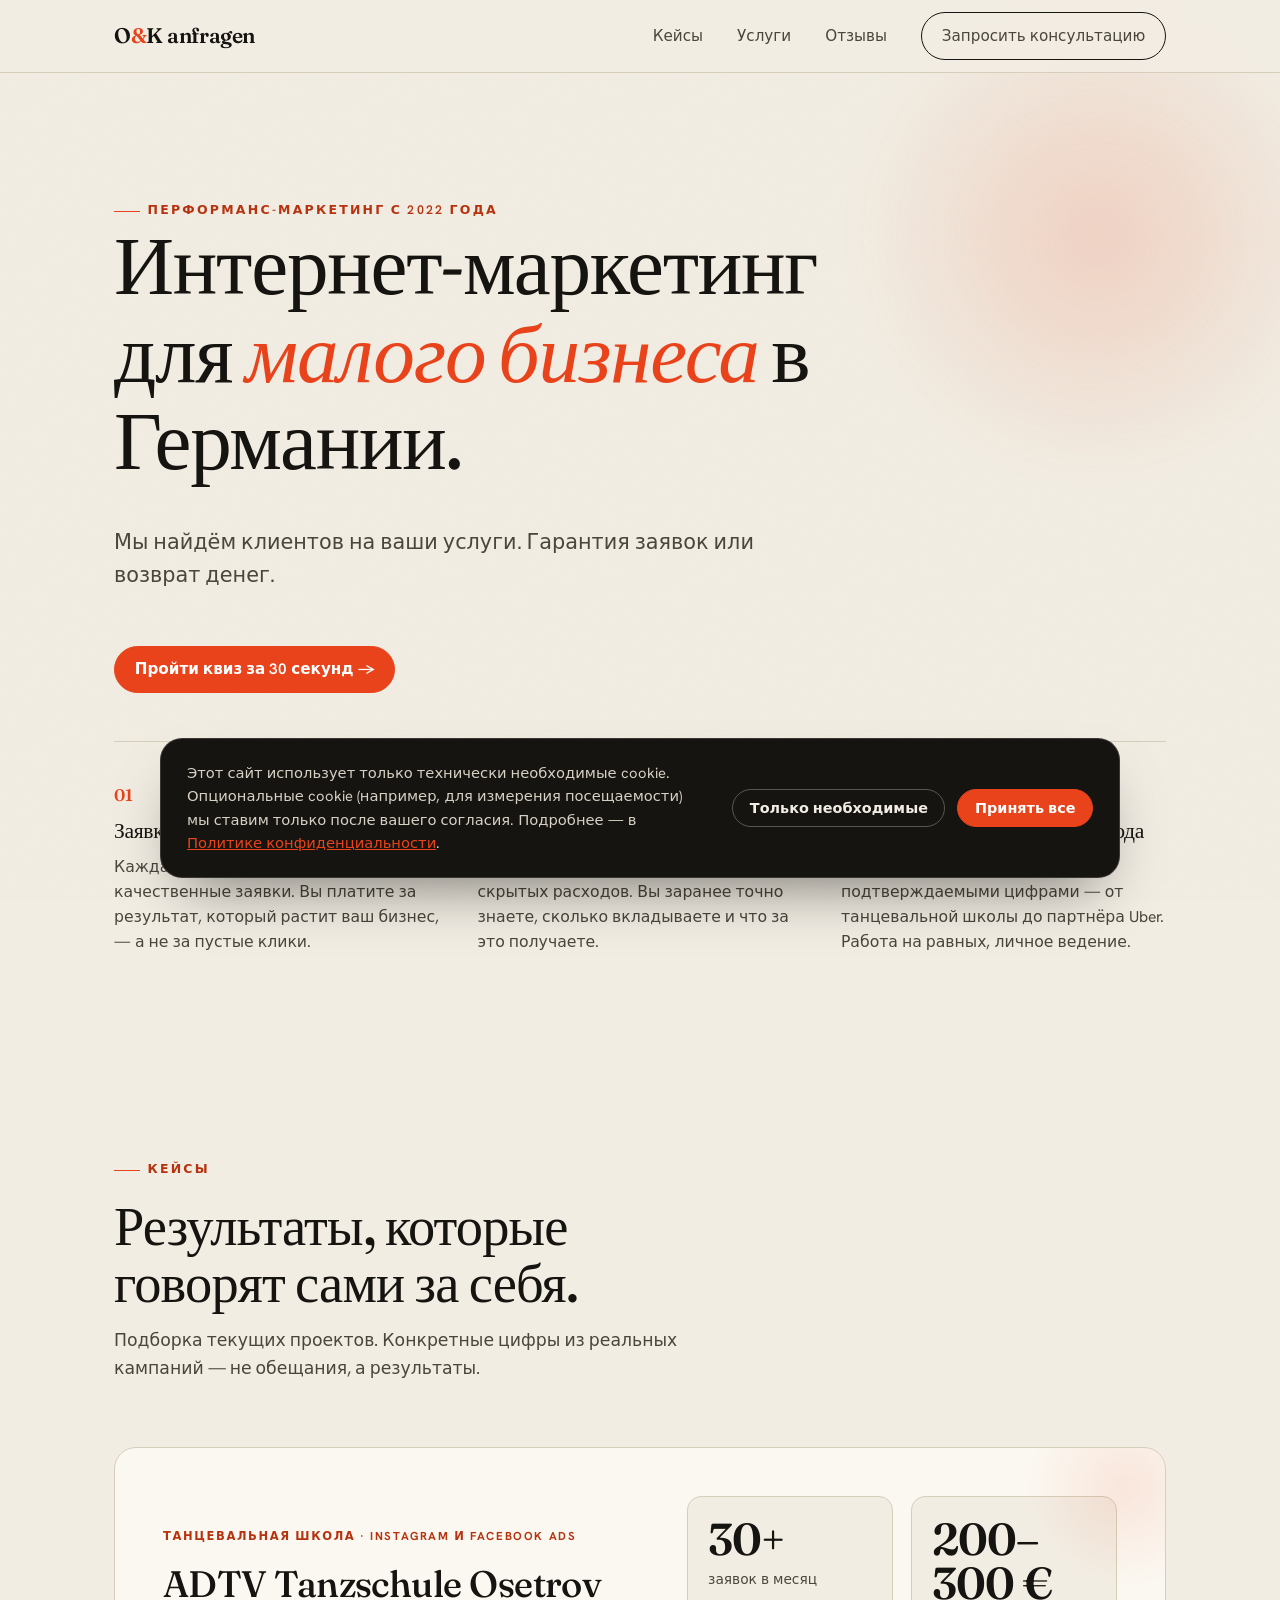
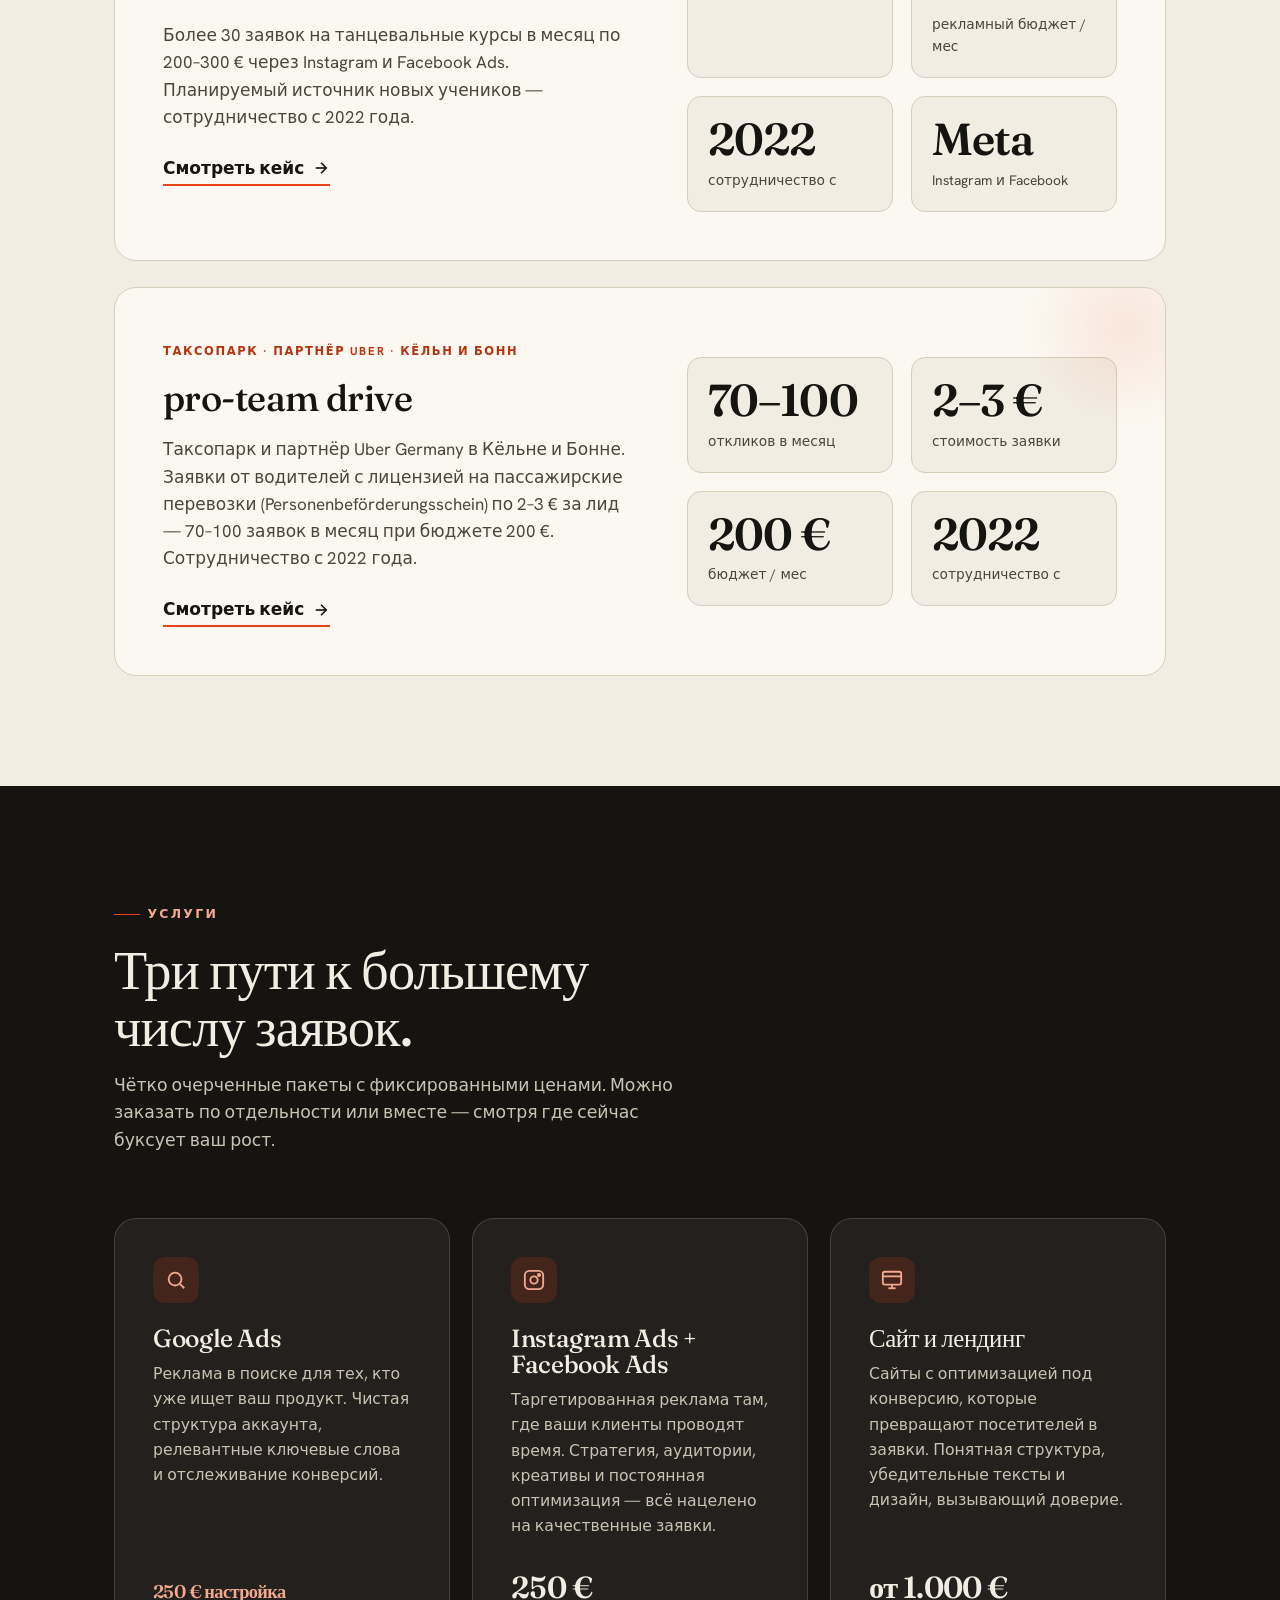
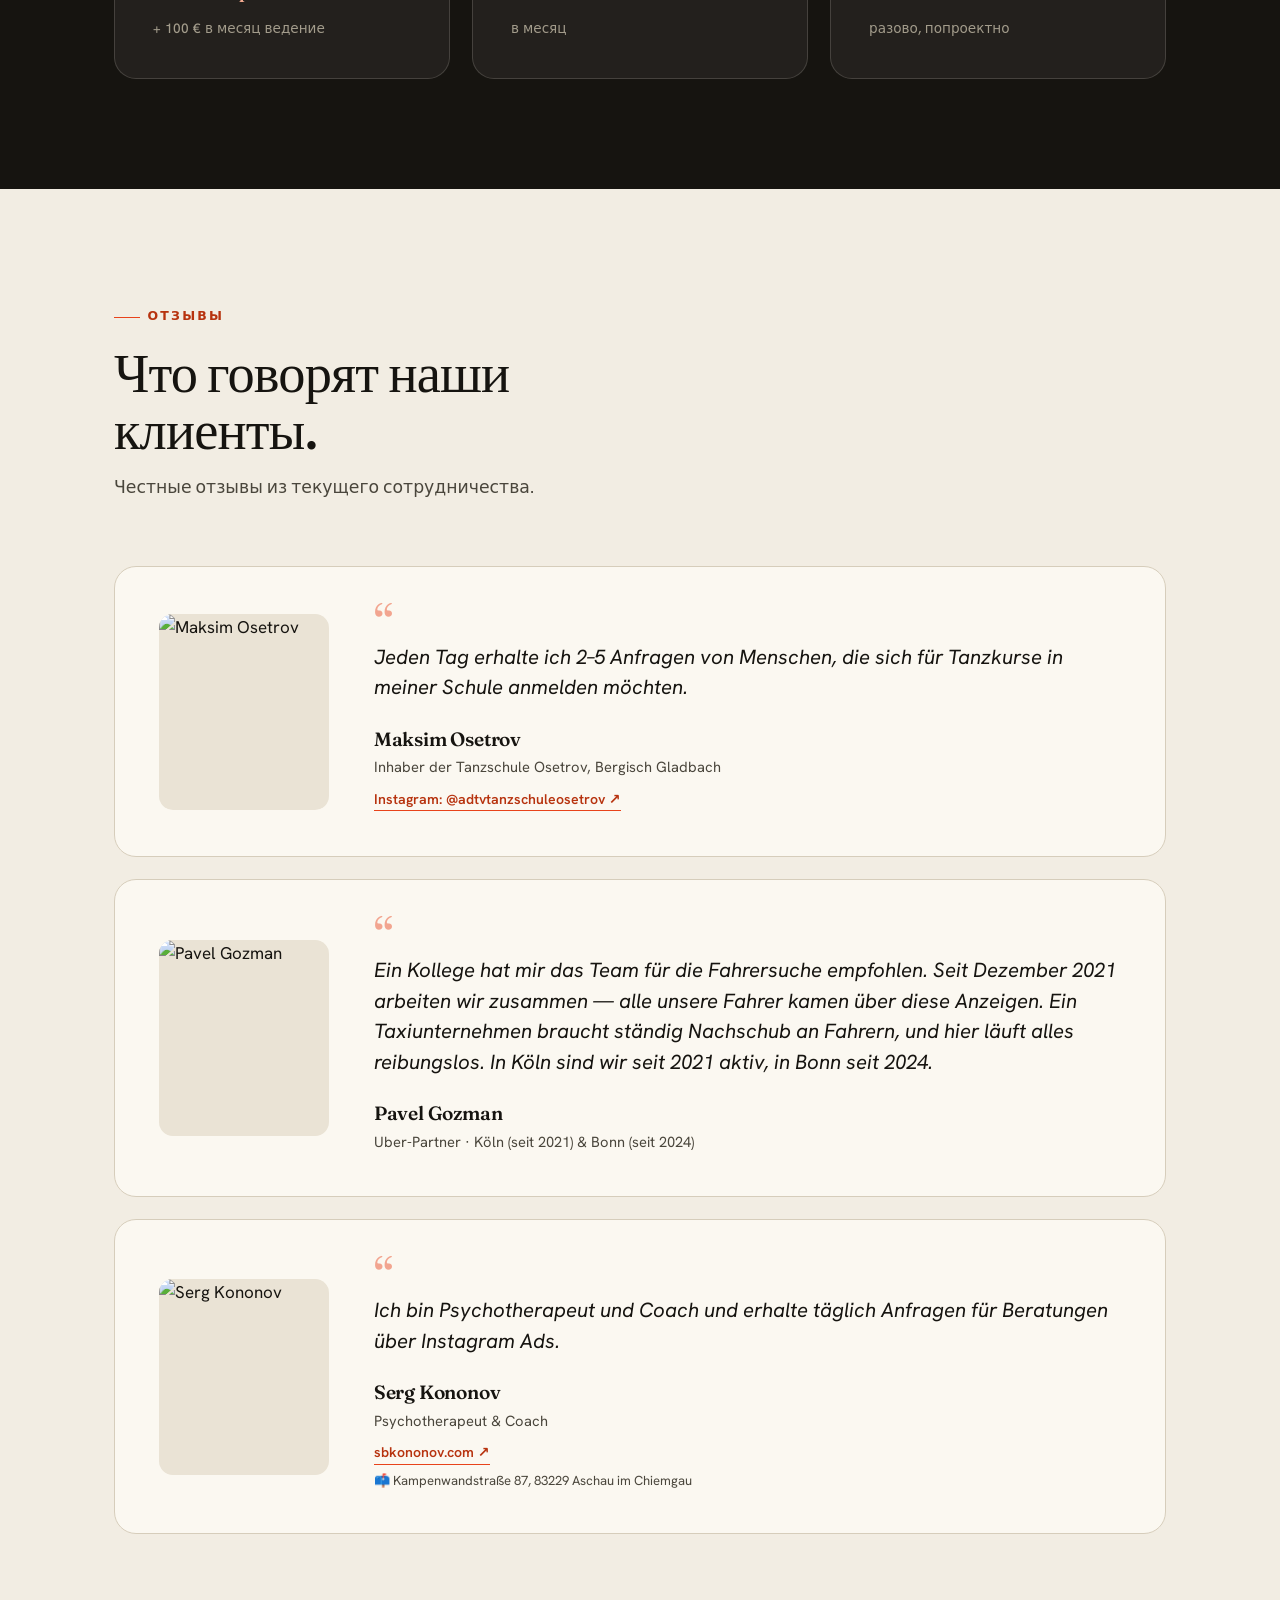
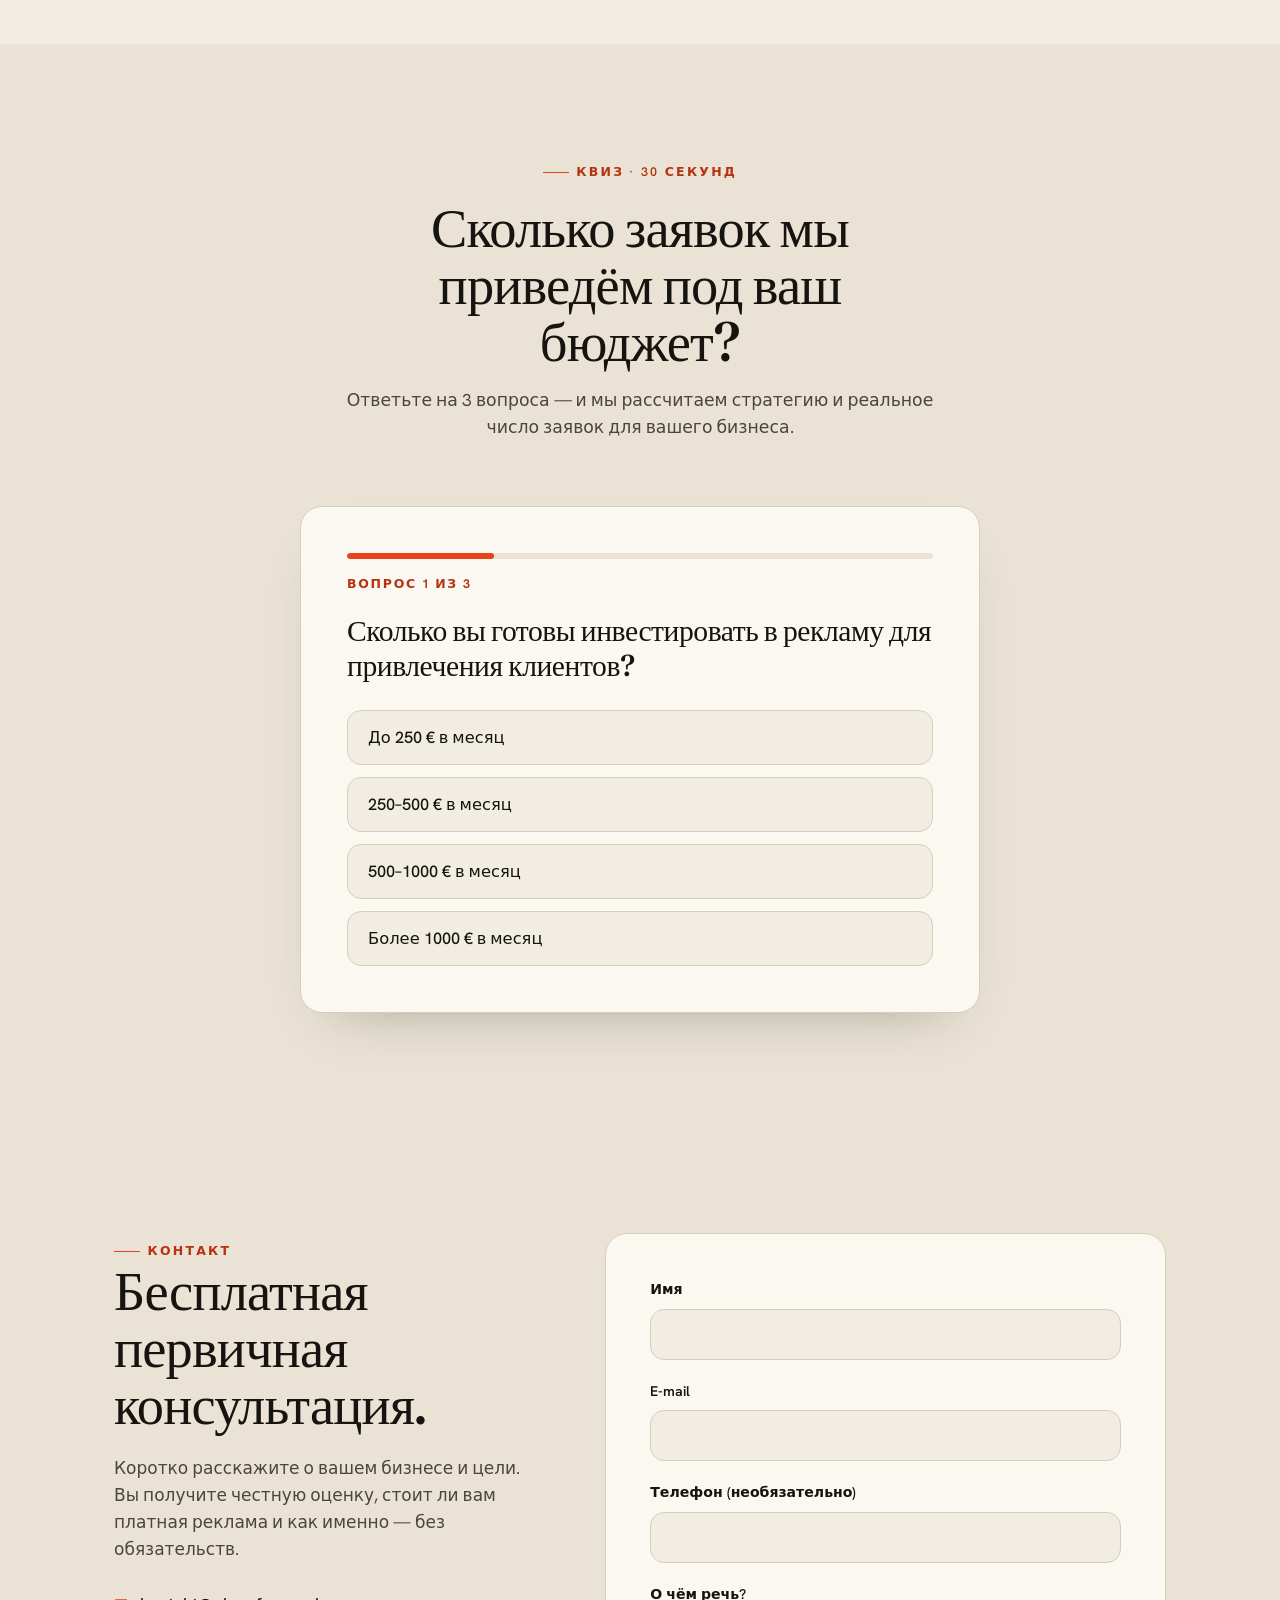
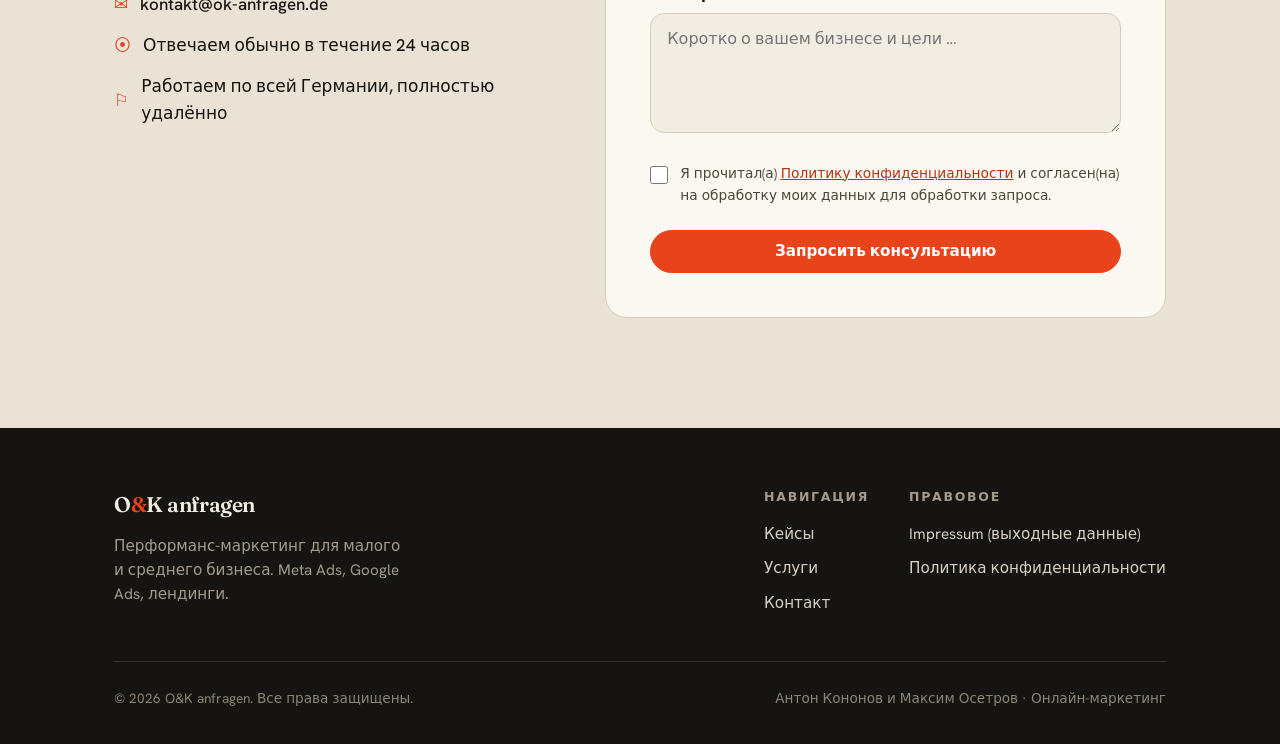
==== commit 06e7f5ec: "Add files via upload" ====
--- a/index.html
+++ b/index.html
@@ -17,7 +17,7 @@
         <a class="link" href="#referenzen">Кейсы</a>
         <a class="link" href="#leistungen">Услуги</a>
         <a class="link" href="#stimmen">Отзывы</a>
-        <a class="link btn btn-ghost" href="#kontakt">Запросить консультацию</a>
+        <a class="link btn btn-ghost" href="#quiz">Запросить консультацию</a>
       </nav>
       <button class="nav-toggle" aria-label="Открыть меню">
         <svg width="26" height="26" viewBox="0 0 24 24" fill="none" stroke="currentColor" stroke-width="2"><line x1="3" y1="7" x2="21" y2="7"/><line x1="3" y1="12" x2="21" y2="12"/><line x1="3" y1="17" x2="21" y2="17"/></svg>
@@ -32,6 +32,10 @@
       <span class="eyebrow reveal">Перформанс-маркетинг с 2022 года</span>
       <h1 class="reveal">Интернет-маркетинг для <em>малого бизнеса</em> в Германии.</h1>
       <p class="sub reveal">Мы найдём клиентов на ваши услуги. Гарантия заявок или возврат денег.</p>
+
+      <div class="reveal" style="margin: 0 0 2.8em;">
+        <a class="btn btn-accent" href="#quiz">Пройти квиз за 30 секунд →</a>
+      </div>
 
       <div class="three-col reveal">
         <div class="col-item">
@@ -117,20 +121,20 @@
 
         <div class="service reveal">
           <div class="service-icon">
-            <svg width="22" height="22" viewBox="0 0 24 24" fill="none" stroke="currentColor" stroke-width="2"><rect x="2" y="2" width="20" height="20" rx="5"/><circle cx="12" cy="12" r="4"/><circle cx="17.5" cy="6.5" r="1.2" fill="currentColor"/></svg>
-          </div>
-          <h3>Meta Ads</h3>
-          <p class="desc">Таргетированная реклама в Instagram и Facebook. Стратегия, аудитории, креативы и постоянная оптимизация — всё нацелено на качественные заявки.</p>
-          <div class="price">250&nbsp;€<small>в месяц</small></div>
-        </div>
-
-        <div class="service reveal">
-          <div class="service-icon">
             <svg width="22" height="22" viewBox="0 0 24 24" fill="none" stroke="currentColor" stroke-width="2"><circle cx="11" cy="11" r="7"/><line x1="16.5" y1="16.5" x2="21" y2="21"/></svg>
           </div>
           <h3>Google Ads</h3>
           <p class="desc">Реклама в поиске для тех, кто уже ищет ваш продукт. Чистая структура аккаунта, релевантные ключевые слова и отслеживание конверсий.</p>
           <div class="price"><span class="split">250&nbsp;€ настройка</span><small>+ 100&nbsp;€ в месяц ведение</small></div>
+        </div>
+
+        <div class="service reveal">
+          <div class="service-icon">
+            <svg width="22" height="22" viewBox="0 0 24 24" fill="none" stroke="currentColor" stroke-width="2"><rect x="2" y="2" width="20" height="20" rx="5"/><circle cx="12" cy="12" r="4"/><circle cx="17.5" cy="6.5" r="1.2" fill="currentColor"/></svg>
+          </div>
+          <h3>Instagram Ads + Facebook Ads</h3>
+          <p class="desc">Таргетированная реклама там, где ваши клиенты проводят время. Стратегия, аудитории, креативы и постоянная оптимизация — всё нацелено на качественные заявки.</p>
+          <div class="price">250&nbsp;€<small>в месяц</small></div>
         </div>
 
         <div class="service reveal">
@@ -157,45 +161,121 @@
 
       <div class="reviews">
 
-        <div class="review reveal">
-          <div class="quote-mark">&ldquo;</div>
-          <p>Jeden Tag erhalte ich 2–5 Anfragen von Menschen, die sich für Tanzkurse in meiner Schule anmelden möchten.</p>
-          <div class="review-author">
-            <div class="review-avatar"><img src="photos/osetrov.jpg" alt="Maksim Osetrov"></div>
-            <div>
-              <div class="who">Maksim Osetrov</div>
-              <div class="role">Inhaber der Tanzschule Osetrov, Bergisch Gladbach</div>
-              <a class="review-link" href="https://www.instagram.com/adtvtanzschuleosetrov/" target="_blank" rel="noopener">Instagram: @adtvtanzschuleosetrov ↗</a>
-            </div>
-          </div>
-        </div>
-
-        <div class="review reveal">
-          <div class="quote-mark">&ldquo;</div>
-          <p>Ein Kollege hat mir das Team für die Fahrersuche empfohlen. Seit Dezember 2021 arbeiten wir zusammen — alle unsere Fahrer kamen über diese Anzeigen. Ein Taxiunternehmen braucht ständig Nachschub an Fahrern, und hier läuft alles reibungslos. In Köln sind wir seit 2021 aktiv, in Bonn seit 2024.</p>
-          <div class="review-author">
-            <div class="review-avatar"><img src="photos/gozman.jpg" alt="Pavel Gozman"></div>
-            <div>
-              <div class="who">Pavel Gozman</div>
-              <div class="role">Uber-Partner · Köln (seit 2021) &amp; Bonn (seit 2024)</div>
-            </div>
-          </div>
-        </div>
-
-        <div class="review reveal">
-          <div class="quote-mark">&ldquo;</div>
-          <p>Ich bin Psychotherapeut und Coach und erhalte täglich Anfragen für Beratungen über Instagram Ads.</p>
-          <div class="review-author">
-            <div class="review-avatar"><img src="photos/kononov.jpg" alt="Serg Kononov"></div>
-            <div>
-              <div class="who">Serg Kononov</div>
-              <div class="role">Psychotherapeut &amp; Coach</div>
-              <a class="review-link" href="https://sbkononov.com" target="_blank" rel="noopener">sbkononov.com ↗</a>
-              <div class="review-addr">📫 Kampenwandstraße 87, 83229 Aschau im Chiemgau</div>
-            </div>
-          </div>
-        </div>
-
+        <article class="review reveal">
+          <div class="review-photo"><img src="photos/osetrov.jpg" alt="Maksim Osetrov"></div>
+          <div class="review-body">
+            <span class="quote-mark">&ldquo;</span>
+            <p>Jeden Tag erhalte ich 2–5 Anfragen von Menschen, die sich für Tanzkurse in meiner Schule anmelden möchten.</p>
+            <div class="review-name">Maksim Osetrov</div>
+            <div class="review-role">Inhaber der Tanzschule Osetrov, Bergisch Gladbach</div>
+            <a class="review-link" href="https://www.instagram.com/adtvtanzschuleosetrov/" target="_blank" rel="noopener">Instagram: @adtvtanzschuleosetrov ↗</a>
+          </div>
+        </article>
+
+        <article class="review reveal">
+          <div class="review-photo"><img src="photos/gozman.jpg" alt="Pavel Gozman"></div>
+          <div class="review-body">
+            <span class="quote-mark">&ldquo;</span>
+            <p>Ein Kollege hat mir das Team für die Fahrersuche empfohlen. Seit Dezember 2021 arbeiten wir zusammen — alle unsere Fahrer kamen über diese Anzeigen. Ein Taxiunternehmen braucht ständig Nachschub an Fahrern, und hier läuft alles reibungslos. In Köln sind wir seit 2021 aktiv, in Bonn seit 2024.</p>
+            <div class="review-name">Pavel Gozman</div>
+            <div class="review-role">Uber-Partner · Köln (seit 2021) &amp; Bonn (seit 2024)</div>
+          </div>
+        </article>
+
+        <article class="review reveal">
+          <div class="review-photo"><img src="photos/kononov.jpg" alt="Serg Kononov"></div>
+          <div class="review-body">
+            <span class="quote-mark">&ldquo;</span>
+            <p>Ich bin Psychotherapeut und Coach und erhalte täglich Anfragen für Beratungen über Instagram Ads.</p>
+            <div class="review-name">Serg Kononov</div>
+            <div class="review-role">Psychotherapeut &amp; Coach</div>
+            <a class="review-link" href="https://sbkononov.com" target="_blank" rel="noopener">sbkononov.com ↗</a>
+            <div class="review-addr">📫 Kampenwandstraße 87, 83229 Aschau im Chiemgau</div>
+          </div>
+        </article>
+
+      </div>
+    </div>
+  </section>
+
+  <!-- ===== Квиз ===== -->
+  <section class="section" id="quiz" style="background:var(--paper-2);">
+    <div class="wrap">
+      <div class="section-head reveal" style="text-align:center; margin-left:auto; margin-right:auto;">
+        <span class="eyebrow" style="justify-content:center;">Квиз · 30 секунд</span>
+        <h2>Сколько заявок мы приведём под ваш бюджет?</h2>
+        <p>Ответьте на 3 вопроса — и мы рассчитаем стратегию и реальное число заявок для вашего бизнеса.</p>
+      </div>
+
+      <div class="quiz-card reveal">
+        <div class="quiz-progress"><div class="quiz-progress-bar" id="quiz-bar"></div></div>
+        <div class="quiz-step-label" id="quiz-step-label">Вопрос 1 из 3</div>
+
+        <div id="quiz-steps">
+
+          <!-- Вопрос 1 -->
+          <div class="quiz-step is-active" data-step="0">
+            <h3 class="quiz-q">Сколько вы готовы инвестировать в рекламу для привлечения клиентов?</h3>
+            <div class="quiz-options">
+              <button type="button" class="quiz-option" data-value="До 250 € в месяц">До 250 € в месяц</button>
+              <button type="button" class="quiz-option" data-value="250–500 € в месяц">250–500 € в месяц</button>
+              <button type="button" class="quiz-option" data-value="500–1000 € в месяц">500–1000 € в месяц</button>
+              <button type="button" class="quiz-option" data-value="Более 1000 € в месяц">Более 1000 € в месяц</button>
+            </div>
+          </div>
+
+          <!-- Вопрос 2 -->
+          <div class="quiz-step" data-step="1">
+            <h3 class="quiz-q">Как срочно нужны клиенты?</h3>
+            <div class="quiz-options">
+              <button type="button" class="quiz-option" data-value="Срочно — нужны уже сейчас">Срочно — нужны уже сейчас</button>
+              <button type="button" class="quiz-option" data-value="В течение месяца">В течение месяца</button>
+              <button type="button" class="quiz-option" data-value="В ближайшие 1–3 месяца">В ближайшие 1–3 месяца</button>
+              <button type="button" class="quiz-option" data-value="Пока просто изучаю варианты">Пока просто изучаю варианты</button>
+            </div>
+          </div>
+
+          <!-- Вопрос 3 -->
+          <div class="quiz-step" data-step="2">
+            <h3 class="quiz-q">Запускали ли рекламу раньше?</h3>
+            <div class="quiz-options">
+              <button type="button" class="quiz-option" data-value="Да, есть опыт запуска">Да, есть опыт запуска</button>
+              <button type="button" class="quiz-option" data-value="Запускали, но без результата">Запускали, но без результата</button>
+              <button type="button" class="quiz-option" data-value="Нет, это будет впервые">Нет, это будет впервые</button>
+            </div>
+          </div>
+
+          <!-- Контакты -->
+          <div class="quiz-step" data-step="3">
+            <h3 class="quiz-q">Куда отправить расчёт?</h3>
+            <p class="quiz-sub">Оставьте контакты — вернёмся с расчётом под ваши ответы в течение 24 часов.</p>
+            <div class="field">
+              <label for="quiz-name">Имя</label>
+              <input type="text" id="quiz-name" autocomplete="name" />
+            </div>
+            <div class="field">
+              <label for="quiz-contact">Телефон или e-mail</label>
+              <input type="text" id="quiz-contact" autocomplete="tel" />
+              <input type="text" id="quiz-company" class="hp" tabindex="-1" autocomplete="off" aria-hidden="true" />
+            </div>
+            <label class="consent">
+              <input type="checkbox" id="quiz-consent" />
+              <span>Я согласен(на) на обработку моих данных согласно <a href="datenschutz.html">Политике конфиденциальности</a>.</span>
+            </label>
+            <button type="button" class="btn btn-accent" id="quiz-submit" style="width:100%; justify-content:center;">Получить расчёт</button>
+            <p class="form-msg" id="quiz-msg"></p>
+          </div>
+
+          <!-- Спасибо -->
+          <div class="quiz-step" data-step="4">
+            <div class="quiz-done">✓</div>
+            <h3 class="quiz-q">Спасибо! Заявка принята.</h3>
+            <p class="quiz-sub" id="quiz-thanks">Мы свяжемся с вами в течение 24 часов с расчётом под ваши ответы.</p>
+          </div>
+
+        </div>
+
+        <button type="button" class="quiz-back" id="quiz-back" hidden>← Назад</button>
       </div>
     </div>
   </section>
@@ -216,6 +296,7 @@
         </div>
 
         <form class="lead reveal" id="lead-form" novalidate>
+          <input type="text" id="company" name="company" class="hp" tabindex="-1" autocomplete="off" aria-hidden="true" />
           <div class="field">
             <label for="name">Имя</label>
             <input type="text" id="name" name="name" required autocomplete="name" />
--- a/styles.css
+++ b/styles.css
@@ -274,33 +274,35 @@
 .price .split { font-size: 1.15rem; color: #F2A98F; }
 
 /* ---------- Reviews ---------- */
-.reviews { display: grid; grid-template-columns: repeat(3, 1fr); gap: 22px; }
+.reviews { display: grid; gap: 22px; }
 .review {
+  display: grid;
+  grid-template-columns: 170px 1fr;
+  gap: clamp(22px, 3.5vw, 48px);
+  align-items: center;
   background: var(--cream-card);
   border: 1px solid var(--line);
   border-radius: var(--r-lg);
-  padding: 32px;
+  padding: clamp(24px, 3.5vw, 44px);
   position: relative;
-  display: flex;
-  flex-direction: column;
-}
-.review .quote-mark { font-family: var(--font-display); font-size: 3.4rem; line-height: 0.6; color: var(--accent); opacity: 0.45; }
-.review p { color: var(--ink-soft); margin: 0.4em 0 1.4em; font-style: italic; }
-.review-author { display: flex; align-items: flex-start; gap: 14px; margin-top: auto; }
-.review-link { display: inline-block; font-size: 0.82rem; font-weight: 600; color: var(--accent-ink); text-decoration: none; border-bottom: 1px solid var(--accent); margin-top: 7px; }
+  transition: transform .25s ease, box-shadow .25s ease;
+}
+.review:hover { transform: translateY(-4px); box-shadow: 0 24px 50px -28px rgba(22,20,16,0.4); }
+.review-photo {
+  width: 170px; height: 196px;
+  border-radius: var(--r);
+  overflow: hidden;
+  background: var(--paper-2);
+  flex-shrink: 0;
+}
+.review-photo img { width: 100%; height: 100%; object-fit: cover; display: block; }
+.review-body .quote-mark { font-family: var(--font-display); font-size: 3.2rem; line-height: 0.5; color: var(--accent); opacity: 0.45; display: block; }
+.review-body p { color: var(--ink); font-size: clamp(1.05rem, 1.6vw, 1.28rem); line-height: 1.5; margin: 0.25em 0 1em; font-style: italic; }
+.review-name { font-family: var(--font-display); font-weight: 600; font-size: 1.2rem; letter-spacing: -0.01em; }
+.review-role { font-size: 0.92rem; color: var(--ink-soft); line-height: 1.4; margin-top: 3px; }
+.review-link { display: inline-block; font-size: 0.88rem; font-weight: 600; color: var(--accent-ink); text-decoration: none; border-bottom: 1px solid var(--accent); margin-top: 10px; }
 .review-link:hover { color: var(--accent); }
-.review-addr { font-size: 0.78rem; color: var(--ink-soft); margin-top: 6px; line-height: 1.35; }
-.review-avatar {
-  width: 52px; height: 52px; border-radius: 50%;
-  flex-shrink: 0; overflow: hidden;
-  background: var(--paper-2);
-  display: grid; place-items: center;
-  font-family: var(--font-display); font-weight: 600; font-size: 1.05rem;
-  color: var(--accent-ink);
-}
-.review-avatar img { width: 100%; height: 100%; object-fit: cover; display: block; }
-.review .who { font-weight: 600; }
-.review .role { font-size: 0.88rem; color: var(--ink-soft); line-height: 1.35; }
+.review-addr { font-size: 0.82rem; color: var(--ink-soft); margin-top: 6px; line-height: 1.35; }
 .placeholder-note {
   grid-column: 1 / -1;
   text-align: center;
@@ -308,6 +310,36 @@
   font-size: 0.92rem;
   padding-top: 8px;
 }
+
+/* ---------- Quiz ---------- */
+.quiz-card {
+  max-width: 680px; margin: 0 auto;
+  background: var(--cream-card);
+  border: 1px solid var(--line);
+  border-radius: var(--r-lg);
+  padding: clamp(26px, 4vw, 46px);
+  box-shadow: 0 26px 54px -34px rgba(22,20,16,0.35);
+}
+.quiz-progress { height: 6px; background: var(--paper-2); border-radius: 100px; overflow: hidden; margin-bottom: 16px; }
+.quiz-progress-bar { height: 100%; width: 25%; background: var(--accent); border-radius: 100px; transition: width .4s ease; }
+.quiz-step-label { font-size: 0.78rem; font-weight: 700; letter-spacing: 0.14em; text-transform: uppercase; color: var(--accent-ink); margin-bottom: 18px; }
+.quiz-step { display: none; }
+.quiz-step.is-active { display: block; animation: quizfade .35s ease; }
+@keyframes quizfade { from { opacity: 0; transform: translateY(10px); } to { opacity: 1; transform: none; } }
+.quiz-q { font-size: clamp(1.3rem, 2.4vw, 1.85rem); line-height: 1.2; margin-bottom: 0.9em; }
+.quiz-sub { color: var(--ink-soft); margin-bottom: 1.4em; }
+.quiz-options { display: grid; gap: 12px; }
+.quiz-option {
+  text-align: left; font-family: var(--font-body); font-size: 1.02rem; font-weight: 500;
+  padding: 16px 20px; border: 1.5px solid var(--line); border-radius: var(--r);
+  background: var(--paper); color: var(--ink); cursor: pointer;
+  transition: border-color .2s, background .2s, transform .15s;
+}
+.quiz-option:hover { border-color: var(--accent); transform: translateX(4px); }
+.quiz-option.is-selected { border-color: var(--accent); background: rgba(232,67,27,0.08); }
+.quiz-back { margin-top: 22px; background: none; border: none; color: var(--ink-soft); font-weight: 600; cursor: pointer; font-size: 0.95rem; padding: 0; }
+.quiz-back:hover { color: var(--accent); }
+.quiz-done { width: 60px; height: 60px; border-radius: 50%; background: var(--green); color: #fff; display: grid; place-items: center; font-size: 1.7rem; margin-bottom: 20px; }
 
 /* ---------- Contact ---------- */
 .contact-grid {
@@ -426,7 +458,8 @@
   .three-col { grid-template-columns: 1fr; gap: 28px; }
   .case { grid-template-columns: 1fr; }
   .services { grid-template-columns: 1fr; }
-  .reviews { grid-template-columns: 1fr; }
+  .review { grid-template-columns: 1fr; gap: 18px; }
+  .review-photo { width: 132px; height: 150px; }
   .contact-grid { grid-template-columns: 1fr; }
   .detail-hero { grid-template-columns: 1fr; }
   .nav-links { display: none; }
@@ -442,3 +475,6 @@
   .case-metrics { grid-template-columns: 1fr 1fr; }
   .cookie { padding: 18px; }
 }
+
+/* honeypot anti-spam (hidden) */
+.hp { position: absolute !important; left: -9999px !important; top: auto; width: 1px; height: 1px; opacity: 0; pointer-events: none; }
